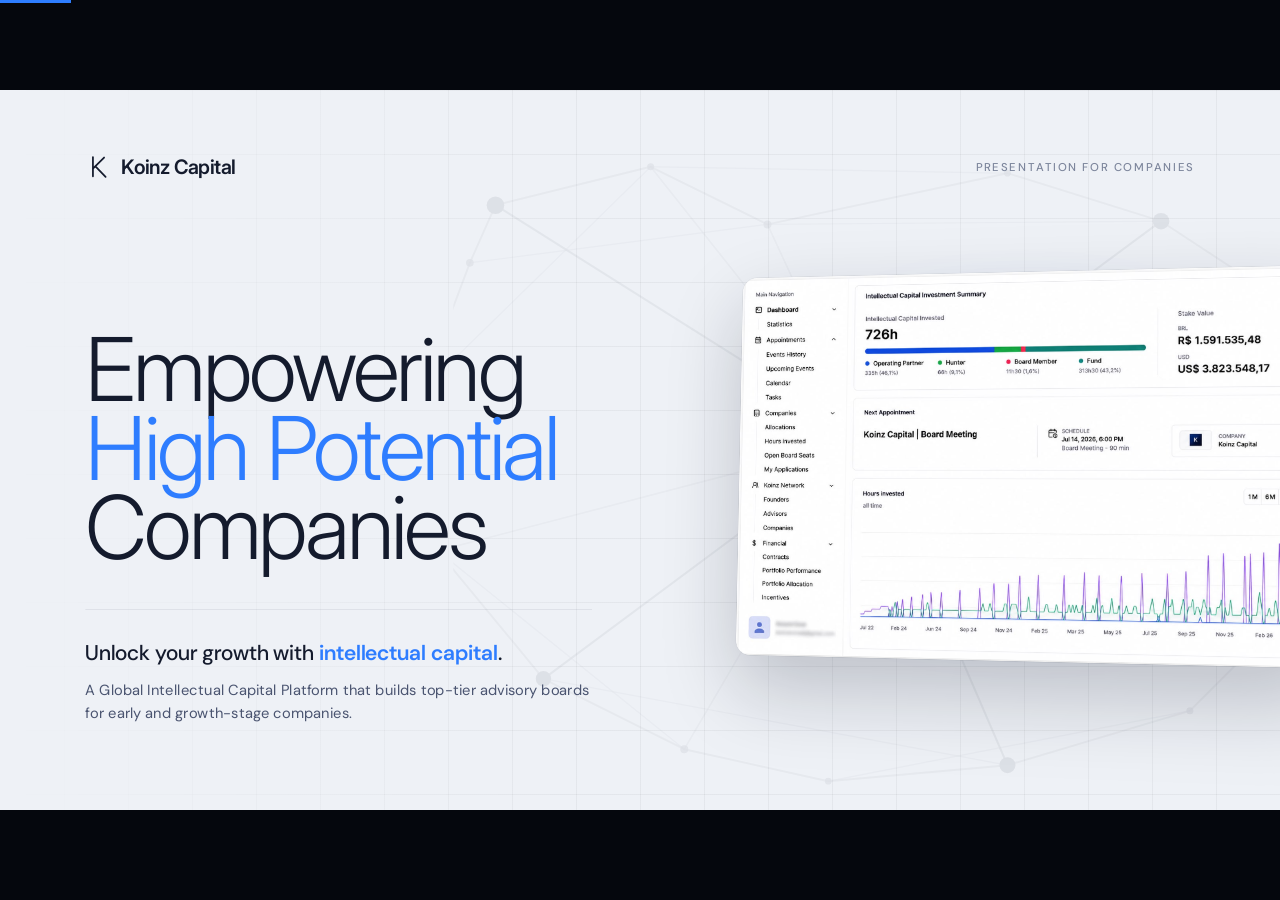
==== en.html @ d4c6ab70 "Parceiros: Fund Focus em Investidores e créditos AWS de $10,000 Co-Authored-By: Claude Opus 5.5 <nor" ====
<!doctype html>
<html lang="en">
<head>
  <meta charset="utf-8">
  <meta name="viewport" content="width=device-width, initial-scale=1">
  <title>Koinz Capital · Presentation for Companies</title>
  <meta name="description" content="Koinz Capital — Global Intellectual Capital Platform for high-potential companies.">
  <link rel="preconnect" href="https://fonts.googleapis.com">
  <link rel="preconnect" href="https://fonts.gstatic.com" crossorigin>
  <link href="https://fonts.googleapis.com/css2?family=DM+Sans:opsz,wght@9..40,400;9..40,500;9..40,600;9..40,700&family=Inter:wght@300;400;500;600;700&display=swap" rel="stylesheet">
  <link rel="stylesheet" href="styles.css">
</head>
<body>

<!-- Ícones (sprite) -->
<svg width="0" height="0" style="position:absolute" aria-hidden="true">
  <symbol id="k" viewBox="0 0 100 100"><path class="k" d="M30 12V88M30 58L74 14M40 49L80 90" fill="none" stroke="currentColor" stroke-width="7" stroke-linecap="round" stroke-linejoin="round"/></symbol>
  <symbol id="i-users" viewBox="0 0 24 24"><path d="M16 21v-2a4 4 0 0 0-4-4H6a4 4 0 0 0-4 4v2"/><circle cx="9" cy="7" r="4"/><path d="M22 21v-2a4 4 0 0 0-3-3.87M16 3.13a4 4 0 0 1 0 7.75"/></symbol>
  <symbol id="i-globe" viewBox="0 0 24 24"><circle cx="12" cy="12" r="10"/><path d="M2 12h20M12 2a15.3 15.3 0 0 1 4 10 15.3 15.3 0 0 1-4 10 15.3 15.3 0 0 1-4-10 15.3 15.3 0 0 1 4-10z"/></symbol>
  <symbol id="i-calendar" viewBox="0 0 24 24"><rect x="3" y="4" width="18" height="18" rx="2"/><path d="M16 2v4M8 2v4M3 10h18"/></symbol>
  <symbol id="i-trending" viewBox="0 0 24 24"><path d="M22 7l-8.5 8.5-5-5L2 17"/><path d="M16 7h6v6"/></symbol>
  <symbol id="i-dollar" viewBox="0 0 24 24"><path d="M12 2v20M17 5H9.5a3.5 3.5 0 0 0 0 7h5a3.5 3.5 0 0 1 0 7H6"/></symbol>
  <symbol id="i-compass" viewBox="0 0 24 24"><circle cx="12" cy="12" r="10"/><path d="M16.24 7.76l-2.12 6.36-6.36 2.12 2.12-6.36z"/></symbol>
  <symbol id="i-layers" viewBox="0 0 24 24"><path d="M12 2L2 7l10 5 10-5-10-5zM2 17l10 5 10-5M2 12l10 5 10-5"/></symbol>
  <symbol id="i-share" viewBox="0 0 24 24"><circle cx="18" cy="5" r="3"/><circle cx="6" cy="12" r="3"/><circle cx="18" cy="19" r="3"/><path d="M8.59 13.51l6.83 3.98M15.41 6.51l-6.82 3.98"/></symbol>
  <symbol id="i-scale" viewBox="0 0 24 24"><path d="M12 3v18M5 7h14M8 21h8M5 7l-3 7a3 3 0 0 0 6 0zM19 7l-3 7a3 3 0 0 0 6 0z"/></symbol>
  <symbol id="i-cloud" viewBox="0 0 24 24"><path d="M17.5 19H9a7 7 0 1 1 6.71-9h1.79a4.5 4.5 0 1 1 0 9z"/></symbol>
  <symbol id="i-megaphone" viewBox="0 0 24 24"><path d="M3 11l18-5v12L3 14v-3z"/><path d="M11.6 16.8a3 3 0 1 1-5.8-1.6"/></symbol>
  <symbol id="i-calc" viewBox="0 0 24 24"><rect x="4" y="2" width="16" height="20" rx="2"/><path d="M8 6h8M8 11h.01M12 11h.01M16 11h.01M8 15h.01M12 15h.01M16 15h.01M8 19h.01M12 19h.01M16 19h.01"/></symbol>
  <symbol id="i-briefcase" viewBox="0 0 24 24"><rect x="2" y="7" width="20" height="14" rx="2"/><path d="M16 21V5a2 2 0 0 0-2-2h-4a2 2 0 0 0-2 2v16"/></symbol>
  <symbol id="i-link" viewBox="0 0 24 24"><path d="M10 13a5 5 0 0 0 7.54.54l3-3a5 5 0 0 0-7.07-7.07l-1.72 1.71"/><path d="M14 11a5 5 0 0 0-7.54-.54l-3 3a5 5 0 0 0 7.07 7.07l1.71-1.71"/></symbol>
  <symbol id="i-sliders" viewBox="0 0 24 24"><path d="M4 21v-7M4 10V3M12 21v-9M12 8V3M20 21v-5M20 12V3M1 14h6M9 8h6M17 16h6"/></symbol>
  <symbol id="i-zap" viewBox="0 0 24 24"><path d="M13 2L3 14h9l-1 8 10-12h-9l1-8z"/></symbol>
  <symbol id="i-target" viewBox="0 0 24 24"><circle cx="12" cy="12" r="10"/><circle cx="12" cy="12" r="6"/><circle cx="12" cy="12" r="2"/></symbol>
  <symbol id="i-home" viewBox="0 0 24 24"><path d="M3 9l9-7 9 7v11a2 2 0 0 1-2 2H5a2 2 0 0 1-2-2z"/><path d="M9 22V12h6v10"/></symbol>
  <symbol id="i-pin" viewBox="0 0 24 24"><path d="M21 10c0 7-9 13-9 13s-9-6-9-13a9 9 0 0 1 18 0z"/><circle cx="12" cy="10" r="3"/></symbol>
  <symbol id="i-arrow" viewBox="0 0 24 24"><path d="M5 12h14M12 5l7 7-7 7"/></symbol>
  <symbol id="i-left" viewBox="0 0 24 24"><path d="M15 18l-6-6 6-6"/></symbol>
  <symbol id="i-right" viewBox="0 0 24 24"><path d="M9 18l6-6-6-6"/></symbol>
  <symbol id="i-grid" viewBox="0 0 24 24"><rect x="3" y="3" width="7" height="7"/><rect x="14" y="3" width="7" height="7"/><rect x="3" y="14" width="7" height="7"/><rect x="14" y="14" width="7" height="7"/></symbol>
  <symbol id="i-full" viewBox="0 0 24 24"><path d="M8 3H5a2 2 0 0 0-2 2v3M21 8V5a2 2 0 0 0-2-2h-3M3 16v3a2 2 0 0 0 2 2h3M16 21h3a2 2 0 0 0 2-2v-3"/></symbol>
  <symbol id="i-linkedin" viewBox="0 0 24 24"><path d="M16 8a6 6 0 0 1 6 6v7h-4v-7a2 2 0 0 0-4 0v7h-4v-7a6 6 0 0 1 6-6z"/><rect x="2" y="9" width="4" height="12"/><circle cx="4" cy="4" r="2"/></symbol>
  <symbol id="i-instagram" viewBox="0 0 24 24"><rect x="2" y="2" width="20" height="20" rx="5"/><circle cx="12" cy="12" r="4"/><path d="M17.5 6.5h.01"/></symbol>
  <symbol id="i-youtube" viewBox="0 0 24 24"><path d="M22.54 6.42a2.78 2.78 0 0 0-1.94-2C18.88 4 12 4 12 4s-6.88 0-8.6.46a2.78 2.78 0 0 0-1.94 2A29 29 0 0 0 1 11.75a29 29 0 0 0 .46 5.33A2.78 2.78 0 0 0 3.4 19c1.72.46 8.6.46 8.6.46s6.88 0 8.6-.46a2.78 2.78 0 0 0 1.94-2 29 29 0 0 0 .46-5.25 29 29 0 0 0-.46-5.33z"/><path d="M9.75 15.02l5.75-3.27-5.75-3.27z"/></symbol>
  <symbol id="constellation" viewBox="0 0 660 450">
    <polyline points="98,72 195,48 268,84 418,52 514,82 584,128 622,228 598,322 532,388 418,422 306,432 216,412 128,368 62,288 52,188 82,108 98,72" fill="none" stroke="currentColor" stroke-linejoin="round" stroke-opacity="0.5" stroke-width="1.2"/>
    <g stroke="currentColor" stroke-linecap="round" stroke-opacity="0.32" stroke-width="0.9"><line x1="195" x2="418" y1="48" y2="52"/><line x1="268" x2="514" y1="84" y2="82"/><line x1="584" x2="598" y1="128" y2="322"/><line x1="532" x2="306" y1="388" y2="432"/><line x1="216" x2="62" y1="412" y2="288"/><line x1="52" x2="195" y1="188" y2="48"/><line x1="82" x2="268" y1="108" y2="84"/><line x1="418" x2="128" y1="422" y2="368"/></g>
    <g stroke="currentColor" stroke-linecap="round" stroke-opacity="0.7" stroke-width="1.3"><line x1="330" x2="98" y1="218" y2="72"/><line x1="330" x2="514" y1="218" y2="82"/><line x1="330" x2="622" y1="218" y2="228"/><line x1="330" x2="418" y1="218" y2="422"/><line x1="330" x2="128" y1="218" y2="368"/></g>
    <g stroke="currentColor" stroke-linecap="round" stroke-opacity="0.4" stroke-width="1"><line x1="330" x2="268" y1="218" y2="84"/><line x1="330" x2="598" y1="218" y2="322"/><line x1="330" x2="216" y1="218" y2="412"/><line x1="330" x2="62" y1="218" y2="288"/><line x1="330" x2="195" y1="218" y2="48"/></g>
    <g fill="currentColor" fill-opacity="0.75"><circle cx="195" cy="48" r="2.2"/><circle cx="268" cy="84" r="2.5"/><circle cx="418" cy="52" r="2.1"/><circle cx="584" cy="128" r="2.5"/><circle cx="622" cy="228" r="2.6"/><circle cx="598" cy="322" r="2.3"/><circle cx="532" cy="388" r="2.2"/><circle cx="306" cy="432" r="2.1"/><circle cx="216" cy="412" r="2.5"/><circle cx="62" cy="288" r="2.5"/><circle cx="52" cy="188" r="2.2"/><circle cx="82" cy="108" r="2.4"/></g>
    <g fill="currentColor"><circle cx="98" cy="72" r="5.5"/><circle cx="514" cy="82" r="5.2"/><circle cx="128" cy="368" r="4.8"/><circle cx="418" cy="422" r="5"/></g>
    <circle cx="330" cy="218" fill="none" r="18" stroke="currentColor" stroke-opacity="0.4" stroke-width="1.2"/>
    <circle cx="330" cy="218" fill="currentColor" r="9"/>
  </symbol>
</svg>

<div class="progress" id="progress"></div>

<div class="viewport">
<main class="deck" id="deck">

  <!-- ============================================================
       01 · HERO
       ============================================================ -->
  <div class="slide-wrap"><section class="slide slide--light hero" data-sec="Koinz Capital">
    <div class="grid-bg"></div>
    <svg class="constellation" viewBox="0 0 660 450" preserveAspectRatio="xMidYMid slice"><use href="#constellation"/></svg>
    <div class="hero__visual" data-r style="--d:4">
      <div class="glow"></div>
      <img src="assets/home/hero-dashboard.jpeg" alt="Koinz platform: intellectual capital invested, board and meetings">
    </div>
    <header class="brandbar" data-r>
      <div class="brandbar__logo"><svg><use href="#k"/></svg>Koinz Capital</div>
      <div class="brandbar__tag">Presentation for companies</div>
    </header>
    <div class="hero__main">
      <h1 class="h-xl" data-r style="--d:1;font-size:132px">
        <span>Empowering</span>
        <span><em>High Potential</em></span>
        <span>Companies</span>
      </h1>
      <div class="hero__foot" data-r style="--d:2">
        <p class="hero__sub">Unlock your growth with <strong>intellectual capital</strong>.</p>
        <p class="hero__desc">A Global Intellectual Capital Platform that builds top-tier advisory boards for early and growth-stage companies.</p>
      </div>
    </div>
  </section></div>

  <!-- ============================================================
       02 · VISÃO
       ============================================================ -->
  <div class="slide-wrap"><section class="slide slide--white vision" data-sec="Our vision">
    <p class="label label--muted" data-r>Our vision</p>
    <h2 class="vision__text" data-words>The market has an abundance of financial capital. What sets apart the companies that scale is the quality of execution, strategic guidance, reputation and access to the right people at the right time.</h2>
    <p class="vision__note" data-r style="--d:12">Scaling is hard. Scaling alone is even harder.</p>
    <footer class="chrome"></footer>
  </section></div>

  <!-- ============================================================
       03 · O QUE É A KOINZ
       ============================================================ -->
  <div class="slide-wrap"><section class="slide slide--dark" data-sec="About Koinz">
    <div class="grid-bg"></div>
    <div class="about">
      <div class="about__text">
        <p class="label" data-r>What is Koinz Capital</p>
        <h2 class="h-lg" data-r style="--d:1">A global <em>intellectual capital</em> platform</h2>
        <p class="lead" data-r style="--d:2">We invest in companies with high growth potential through an <b>advisory board</b> made up of renowned members — C-Levels, VPs and founders with backgrounds at Apple, Revolut, Cora, Microsoft, Google, Meta, Alibaba and other global leaders.</p>
      </div>
      <div class="panel pillars" data-r style="--d:2">
        <article class="cell"><span class="idx">01</span><h3>Access</h3><p>A global network of 150+ advisors in 18+ countries.</p></article>
        <article class="cell"><span class="idx">02</span><h3>Knowledge</h3><p>Expertise from leaders of global companies.</p></article>
        <article class="cell"><span class="idx">03</span><h3>Execution</h3><p>Hands-on support through the advisory board.</p></article>
        <article class="cell"><span class="idx">04</span><h3>Reputation</h3><p>Association with global market leaders.</p></article>
      </div>
    </div>
    <footer class="chrome"></footer>
  </section></div>

  <!-- ============================================================
       04 · GLOBAL NETWORK — GLOBO DE CIDADES
       ============================================================ -->
  <div class="slide-wrap"><section class="slide slide--light globe-slide" data-sec="Global Network">
    <div class="head">
      <p class="label label--muted" data-r>Global Network</p>
      <h2 data-r style="--d:1"><span><em>Strategic minds and high-potential companies connected globally.</em></span><span>An intellectual capital platform.</span></h2>
    </div>
    <div class="globe" id="globe" data-r style="--d:2">
      <ul class="globe__list">
        <li class="city"><div class="city__img"><img src="assets/home/cities/sao-paulo.jpg" alt=""></div><span class="city__label">São Paulo</span></li>
        <li class="city"><div class="city__img"><img src="assets/home/cities/new-york.jpg" alt=""></div><span class="city__label">New York</span></li>
        <li class="city"><div class="city__img"><img src="assets/home/cities/london.jpg" alt=""></div><span class="city__label">London</span></li>
        <li class="city"><div class="city__img"><img src="assets/home/cities/belo-horizonte.jpg" alt=""></div><span class="city__label">Belo Horizonte</span></li>
        <li class="city"><div class="city__img"><img src="assets/home/cities/san-francisco.jpg" alt=""></div><span class="city__label">San Francisco</span></li>
        <li class="city"><div class="city__img"><img src="assets/home/cities/zurich.jpg" alt=""></div><span class="city__label">Zürich</span></li>
        <li class="city"><div class="city__img"><img src="assets/home/cities/shanghai.jpg" alt=""></div><span class="city__label">Shanghai</span></li>
        <li class="city"><div class="city__img"><img src="assets/home/cities/miami.jpg" alt=""></div><span class="city__label">Miami</span></li>
        <li class="city"><div class="city__img"><img src="assets/home/cities/lisboa.jpg" alt=""></div><span class="city__label">Lisbon</span></li>
        <li class="city"><div class="city__img"><img src="assets/home/cities/toronto.jpg" alt=""></div><span class="city__label">Toronto</span></li>
        <li class="city"><div class="city__img"><img src="assets/home/cities/rio-de-janeiro.jpg" alt=""></div><span class="city__label">Rio de Janeiro</span></li>
        <li class="city"><div class="city__img"><img src="assets/home/cities/stockholm.jpg" alt=""></div><span class="city__label">Stockholm</span></li>
        <li class="city"><div class="city__img"><img src="assets/home/cities/austin.jpg" alt=""></div><span class="city__label">Austin</span></li>
        <li class="city"><div class="city__img"><img src="assets/home/cities/milano.jpg" alt=""></div><span class="city__label">Milan</span></li>
        <li class="city"><div class="city__img"><img src="assets/home/cities/bangkok.jpg" alt=""></div><span class="city__label">Bangkok</span></li>
        <li class="city"><div class="city__img"><img src="assets/home/cities/munich.jpg" alt=""></div><span class="city__label">Munich</span></li>
        <li class="city"><div class="city__img"><img src="assets/home/cities/sydney.jpg" alt=""></div><span class="city__label">Sydney</span></li>
      </ul>
      <p class="globe__center"><strong><b>5</b> Continents</strong><span>Koinz network presence</span></p>
    </div>
  </section></div>

  <!-- ============================================================
       05 · NÚMEROS
       ============================================================ -->
  <div class="slide-wrap"><section class="slide slide--dark" data-sec="Global Network">
    <div class="grid-bg"></div>
    <div class="top">
      <div>
        <p class="label" data-r>Koinz Capital in numbers</p>
        <h2 class="h-md" data-r style="--d:1">A network that is <em>already in the field.</em></h2>
      </div>
    </div>
    <dl class="panel stats" data-r style="--d:2">
      <div class="stat"><dt><span>+</span><b class="count" data-to="18">18</b></dt><dd>Countries</dd></div>
      <div class="stat"><dt><span>+</span><b class="count" data-to="40">40</b></dt><dd>Companies</dd></div>
      <div class="stat"><dt><span>+</span><b class="count" data-to="150">150</b></dt><dd>Advisors</dd></div>
    </dl>
    <div class="hours" data-r style="--d:3">
      <svg class="constellation" viewBox="0 0 660 450"><use href="#constellation"/></svg>
      <strong>+<b class="count" data-to="50000">50,000</b></strong>
      <p>hours of Intellectual Capital invested in our portfolio companies.</p>
    </div>
    <footer class="chrome"></footer>
  </section></div>

  <!-- ============================================================
       06 · CICLO VIRTUOSO
       ============================================================ -->
  <div class="slide-wrap"><section class="slide slide--light" data-sec="The model">
    <div class="grid-bg"></div>
    <div class="cycle">
      <svg class="orbit" viewBox="0 0 600 600" data-r aria-hidden="true">
        <defs>
          <radialGradient id="coreGrad" cx="30%" cy="30%" r="80%"><stop offset="0" stop-color="#4b93ff"/><stop offset="1" stop-color="#1a3fb8"/></radialGradient>
          <path id="orbitPath" d="M300,100 A220,220 0 1,1 299.99,100"/>
        </defs>
        <circle class="ring2" cx="300" cy="320" r="280"/>
        <circle class="ring2" cx="300" cy="320" r="160"/>
        <circle class="ring" cx="300" cy="320" r="220"/>
        <circle class="dot" r="6"><animateMotion dur="12s" repeatCount="indefinite"><mpath href="#orbitPath"/></animateMotion></circle>
        <circle class="dot" r="6"><animateMotion dur="12s" begin="-4s" repeatCount="indefinite"><mpath href="#orbitPath"/></animateMotion></circle>
        <circle class="dot" r="6"><animateMotion dur="12s" begin="-8s" repeatCount="indefinite"><mpath href="#orbitPath"/></animateMotion></circle>
        <circle cx="300" cy="320" r="96" fill="url(#coreGrad)"/>
        <use href="#k" x="252" y="272" width="96" height="96" color="#ffffff"/>
        <circle class="node node--ink" cx="300" cy="100" r="52"/>
        <use href="#k" x="276" y="76" width="48" height="48" color="#ffffff"/>
        <text class="lbl" x="300" y="24">Koinz Capital</text>
        <circle class="node" cx="490.5" cy="430" r="52"/>
        <use href="#i-users" class="ic" x="468.5" y="408" width="44" height="44" stroke="#141b2d"/>
        <text class="lbl" x="490.5" y="516">Advisors</text>
        <circle class="node node--brand" cx="109.5" cy="430" r="52"/>
        <use href="#i-trending" class="ic" x="87.5" y="408" width="44" height="44" stroke="#ffffff"/>
        <text class="lbl" x="109.5" y="516">Companies</text>
      </svg>
      <div>
        <p class="label" data-r>The model</p>
        <h2 class="h-md" data-r style="--d:1;margin-bottom:48px">The <em>virtuous</em> cycle</h2>
        <div class="panel cycle__rows" data-r style="--d:2">
          <div class="cycle__row"><div><span class="idx">01</span><h3>Koinz Capital</h3></div><ul><li>Investment through intellectual capital</li><li>Matching between pain points/goals and advisors</li><li>Support for the advisory board</li></ul></div>
          <div class="cycle__row"><div><span class="idx">02</span><h3>Advisors</h3></div><ul><li>Join the Koinz Network with strategic experience</li><li>Share in the results proportionally</li><li>Go through a rigorous selection process</li></ul></div>
          <div class="cycle__row"><div><span class="idx">03</span><h3><em>Companies</em></h3></div><ul><li>Receive intellectual capital focused on their pain points and challenges</li><li>Get support throughout the entire process</li><li>Access to a highly qualified network for mentoring, promotion and connections</li></ul></div>
        </div>
      </div>
    </div>
    <footer class="chrome"></footer>
  </section></div>

  <!-- ============================================================
       07 · COMO FUNCIONA
       ============================================================ -->
  <div class="slide-wrap"><section class="slide slide--dark" data-sec="Investment model">
    <div class="grid-bg"></div>
    <div class="top">
      <div>
        <p class="label" data-r>Investment model</p>
        <h2 class="h-lg" data-r style="--d:1">How it <em>works</em></h2>
      </div>
      <p class="lead" data-r style="--d:2">The investment is made as intellectual capital, delivered continuously through an advisory board.</p>
    </div>
    <div class="panel how" data-r style="--d:2">
      <article class="cell">
        <span class="idx">01 — Intellectual Capital</span>
        <div class="big">$100k<small>in intellectual capital, delivered over 24 months</small></div>
        <p class="note">The value of the non-financial investment is diluted proportionally as new investors join the round.</p>
      </article>
      <article class="cell">
        <span class="idx">02 — Board Formation</span>
        <ul class="list">
          <li>3 to 5 advisors</li>
          <li>1 Operating Partner</li>
          <li>Monthly 90-minute meetings, recorded on Zoom</li>
          <li>Direct access to board members via WhatsApp</li>
        </ul>
        <p class="note">Selected based on the business challenge: go-to-market, funding, product…</p>
      </article>
      <article class="cell">
        <span class="idx">03 — Koinz Capital Support</span>
        <ul class="list">
          <li>Strategic governance methodology</li>
          <li>Global network of members and partners</li>
        </ul>
        <p class="note">Koinz orchestrates the entire board dynamic, delivering alignment, cadence and connections.</p>
      </article>
    </div>
    <footer class="chrome"></footer>
  </section></div>

  <!-- ============================================================
       08 · DE ONDE VÊM OS MEMBROS (tickers)
       ============================================================ -->
  <div class="slide-wrap"><section class="slide slide--light minds" data-sec="Koinz Network">
    <div class="head">
      <p class="label label--muted" data-r>Koinz Network</p>
      <h2 data-r style="--d:1">C-Levels, VPs and founders from the <em>world’s leading companies.</em></h2>
    </div>
    <div class="tickers" data-r style="--d:2">
      <div class="ticker">
        <p>Our members bring experience from companies such as</p>
        <div class="ticker__mask"><div class="ticker__view" data-ticker>
          <div class="ticker__track">
            <img src="assets/home/companies/apple.svg" alt="Apple">
            <img src="assets/home/companies/revolut.svg" alt="Revolut">
            <img src="assets/home/companies/jpmorgan.svg" alt="J.P. Morgan">
            <img src="assets/home/companies/coca-cola.webp" alt="Coca-Cola">
            <img src="assets/home/companies/ibm.svg" alt="IBM">
            <img src="assets/home/companies/visa.webp" alt="Visa">
            <img src="assets/home/companies/unilever.png" alt="Unilever">
            <img src="assets/home/companies/citi.svg" alt="Citi">
            <img src="assets/home/companies/loreal.webp" alt="L'Oréal">
            <img src="assets/home/companies/novartis.webp" alt="Novartis">
            <img src="assets/home/companies/ubs.png" alt="UBS">
            <img src="assets/home/companies/bofa.svg" alt="Bank of America">
            <img src="assets/home/companies/bnp-paribas.webp" alt="BNP Paribas">
            <img src="assets/home/companies/syngenta.png" alt="Syngenta">
            <img src="assets/home/companies/afya.png" alt="Afya">
            <img src="assets/home/companies/dufry.png" alt="Dufry">
            <img src="assets/home/companies/workiva.png" alt="Workiva">
            <img src="assets/home/companies/transfero.png" alt="Transfero">
          </div>
        </div></div>
      </div>
      <div class="ticker ticker--schools">
        <p>And from some of the world’s top business schools</p>
        <div class="ticker__mask"><div class="ticker__view" data-ticker>
          <div class="ticker__track">
            <img src="assets/home/schools/harvard.webp" alt="Harvard">
            <img src="assets/home/schools/stanford.png" alt="Stanford">
            <img src="assets/home/schools/mit.png" alt="MIT">
            <img src="assets/home/schools/wharton.png" alt="Wharton">
            <img src="assets/home/schools/insead.png" alt="INSEAD">
            <img src="assets/home/schools/kellogg.webp" alt="Kellogg">
            <img src="assets/home/schools/chicago.png" alt="University of Chicago">
            <img src="assets/home/schools/nyu.webp" alt="NYU">
          </div>
        </div></div>
      </div>
    </div>
    <footer class="chrome"></footer>
  </section></div>

  <!-- ============================================================
       09 · MEMBROS DA REDE
       ============================================================ -->
  <div class="slide-wrap"><section class="slide slide--dark" data-sec="Koinz Network">
    <div class="grid-bg"></div>
    <div class="top" style="margin-bottom:40px">
      <div>
        <p class="label" data-r>Network members · advisors and investors who act as strategic mentors</p>
        <h2 class="h-md" data-r style="--d:1">Who sits on <em>your board</em></h2>
      </div>
    </div>
    <div class="members">
      <div class="panel member-grid" data-r style="--d:2">
        <div class="member"><span class="avatar">AC</span><strong>Alexandre Carvalho</strong><span>Board Member · Sicoob Credplus</span></div>
        <div class="member"><span class="avatar">AP</span><strong>Alexandre Polycarpo</strong><span>Executive MBA in Healthcare (FGV)</span></div>
        <div class="member"><span class="avatar">AL</span><strong>Alex Da Silva Lucas</strong><span>IT executive, entrepreneur and advisor</span></div>
        <div class="member"><span class="avatar">AC</span><strong>Ana Cândida Chiappetta</strong><span>Digital commerce and global expansion</span></div>
        <div class="member"><span class="avatar">AF</span><strong>Ana Carla Arantes Ferraz</strong><span>Finance, FP&amp;A and compliance</span></div>
        <div class="member"><span class="avatar">AF</span><strong>Ana Paula Franzoti</strong><span>25+ years in Human Resources</span></div>
        <div class="member"><span class="avatar">AR</span><strong>Andre Rocha</strong><span>Finance and audit · PwC and KPMG</span></div>
        <div class="member"><span class="avatar">AS</span><strong>Antonio Cezar Testa Sander</strong><span>Governance and transformation</span></div>
        <div class="member"><span class="avatar">AN</span><strong>Arosti Iskandar Nahas</strong><span>20+ years in banking technology and AI</span></div>
        <div class="member"><span class="avatar">AO</span><strong>Augusto Luiz De Oliveira</strong><span>Strategy and operational excellence</span></div>
        <div class="member"><span class="avatar">BF</span><strong>Beatriz Fontanella</strong><span>People &amp; Culture Strategy</span></div>
        <div class="member"><span class="avatar">BP</span><strong>Bernardo Salem Pedrosa</strong><span>20+ years in leadership and management</span></div>
        <div class="member"><span class="avatar">BS</span><strong>Bernardo Srur</strong><span>Governance and compliance · fintechs and crypto</span></div>
        <div class="member"><span class="avatar">BA</span><strong>Bruno Lewer Amorim</strong><span>Business law · CEO Side Academy</span></div>
        <div class="member"><span class="avatar">BM</span><strong>Bruno Moura</strong><span>C-Level · strategy, sales and operations</span></div>
      </div>
      <a class="qr-card" href="https://koinzcapital.com.br/pt-BR/advisors" target="_blank" rel="noopener" data-r style="--d:3">
        <span class="qr-card__title">Meet all our <em>advisors</em></span>
        <svg class="qr" viewBox="0 0 29 29" shape-rendering="crispEdges" aria-label="QR code for koinzcapital.com.br/pt-BR/advisors"><path d="M0 0h1v1h-1zM1 0h1v1h-1zM2 0h1v1h-1zM3 0h1v1h-1zM4 0h1v1h-1zM5 0h1v1h-1zM6 0h1v1h-1zM9 0h1v1h-1zM10 0h1v1h-1zM11 0h1v1h-1zM13 0h1v1h-1zM18 0h1v1h-1zM22 0h1v1h-1zM23 0h1v1h-1zM24 0h1v1h-1zM25 0h1v1h-1zM26 0h1v1h-1zM27 0h1v1h-1zM28 0h1v1h-1zM0 1h1v1h-1zM6 1h1v1h-1zM8 1h1v1h-1zM9 1h1v1h-1zM13 1h1v1h-1zM14 1h1v1h-1zM17 1h1v1h-1zM20 1h1v1h-1zM22 1h1v1h-1zM28 1h1v1h-1zM0 2h1v1h-1zM2 2h1v1h-1zM3 2h1v1h-1zM4 2h1v1h-1zM6 2h1v1h-1zM8 2h1v1h-1zM9 2h1v1h-1zM10 2h1v1h-1zM12 2h1v1h-1zM15 2h1v1h-1zM16 2h1v1h-1zM19 2h1v1h-1zM22 2h1v1h-1zM24 2h1v1h-1zM25 2h1v1h-1zM26 2h1v1h-1zM28 2h1v1h-1zM0 3h1v1h-1zM2 3h1v1h-1zM3 3h1v1h-1zM4 3h1v1h-1zM6 3h1v1h-1zM8 3h1v1h-1zM10 3h1v1h-1zM11 3h1v1h-1zM12 3h1v1h-1zM13 3h1v1h-1zM16 3h1v1h-1zM17 3h1v1h-1zM20 3h1v1h-1zM22 3h1v1h-1zM24 3h1v1h-1zM25 3h1v1h-1zM26 3h1v1h-1zM28 3h1v1h-1zM0 4h1v1h-1zM2 4h1v1h-1zM3 4h1v1h-1zM4 4h1v1h-1zM6 4h1v1h-1zM9 4h1v1h-1zM11 4h1v1h-1zM13 4h1v1h-1zM16 4h1v1h-1zM17 4h1v1h-1zM18 4h1v1h-1zM19 4h1v1h-1zM20 4h1v1h-1zM22 4h1v1h-1zM24 4h1v1h-1zM25 4h1v1h-1zM26 4h1v1h-1zM28 4h1v1h-1zM0 5h1v1h-1zM6 5h1v1h-1zM10 5h1v1h-1zM11 5h1v1h-1zM12 5h1v1h-1zM16 5h1v1h-1zM22 5h1v1h-1zM28 5h1v1h-1zM0 6h1v1h-1zM1 6h1v1h-1zM2 6h1v1h-1zM3 6h1v1h-1zM4 6h1v1h-1zM5 6h1v1h-1zM6 6h1v1h-1zM8 6h1v1h-1zM10 6h1v1h-1zM12 6h1v1h-1zM14 6h1v1h-1zM16 6h1v1h-1zM18 6h1v1h-1zM20 6h1v1h-1zM22 6h1v1h-1zM23 6h1v1h-1zM24 6h1v1h-1zM25 6h1v1h-1zM26 6h1v1h-1zM27 6h1v1h-1zM28 6h1v1h-1zM8 7h1v1h-1zM9 7h1v1h-1zM10 7h1v1h-1zM11 7h1v1h-1zM12 7h1v1h-1zM14 7h1v1h-1zM19 7h1v1h-1zM20 7h1v1h-1zM0 8h1v1h-1zM6 8h1v1h-1zM8 8h1v1h-1zM9 8h1v1h-1zM11 8h1v1h-1zM13 8h1v1h-1zM14 8h1v1h-1zM15 8h1v1h-1zM17 8h1v1h-1zM18 8h1v1h-1zM19 8h1v1h-1zM21 8h1v1h-1zM22 8h1v1h-1zM25 8h1v1h-1zM26 8h1v1h-1zM27 8h1v1h-1zM0 9h1v1h-1zM1 9h1v1h-1zM3 9h1v1h-1zM5 9h1v1h-1zM11 9h1v1h-1zM15 9h1v1h-1zM17 9h1v1h-1zM18 9h1v1h-1zM19 9h1v1h-1zM20 9h1v1h-1zM21 9h1v1h-1zM23 9h1v1h-1zM24 9h1v1h-1zM26 9h1v1h-1zM27 9h1v1h-1zM0 10h1v1h-1zM4 10h1v1h-1zM6 10h1v1h-1zM8 10h1v1h-1zM13 10h1v1h-1zM15 10h1v1h-1zM16 10h1v1h-1zM17 10h1v1h-1zM21 10h1v1h-1zM22 10h1v1h-1zM0 11h1v1h-1zM1 11h1v1h-1zM2 11h1v1h-1zM4 11h1v1h-1zM5 11h1v1h-1zM8 11h1v1h-1zM9 11h1v1h-1zM10 11h1v1h-1zM14 11h1v1h-1zM15 11h1v1h-1zM16 11h1v1h-1zM18 11h1v1h-1zM20 11h1v1h-1zM22 11h1v1h-1zM23 11h1v1h-1zM25 11h1v1h-1zM1 12h1v1h-1zM4 12h1v1h-1zM6 12h1v1h-1zM9 12h1v1h-1zM10 12h1v1h-1zM11 12h1v1h-1zM12 12h1v1h-1zM16 12h1v1h-1zM20 12h1v1h-1zM22 12h1v1h-1zM23 12h1v1h-1zM28 12h1v1h-1zM0 13h1v1h-1zM3 13h1v1h-1zM5 13h1v1h-1zM7 13h1v1h-1zM8 13h1v1h-1zM11 13h1v1h-1zM12 13h1v1h-1zM13 13h1v1h-1zM15 13h1v1h-1zM18 13h1v1h-1zM19 13h1v1h-1zM20 13h1v1h-1zM22 13h1v1h-1zM23 13h1v1h-1zM24 13h1v1h-1zM27 13h1v1h-1zM28 13h1v1h-1zM1 14h1v1h-1zM2 14h1v1h-1zM4 14h1v1h-1zM6 14h1v1h-1zM7 14h1v1h-1zM9 14h1v1h-1zM10 14h1v1h-1zM11 14h1v1h-1zM13 14h1v1h-1zM14 14h1v1h-1zM15 14h1v1h-1zM17 14h1v1h-1zM18 14h1v1h-1zM20 14h1v1h-1zM21 14h1v1h-1zM23 14h1v1h-1zM24 14h1v1h-1zM25 14h1v1h-1zM26 14h1v1h-1zM0 15h1v1h-1zM2 15h1v1h-1zM3 15h1v1h-1zM7 15h1v1h-1zM9 15h1v1h-1zM10 15h1v1h-1zM15 15h1v1h-1zM16 15h1v1h-1zM18 15h1v1h-1zM20 15h1v1h-1zM21 15h1v1h-1zM26 15h1v1h-1zM28 15h1v1h-1zM0 16h1v1h-1zM1 16h1v1h-1zM6 16h1v1h-1zM10 16h1v1h-1zM11 16h1v1h-1zM13 16h1v1h-1zM14 16h1v1h-1zM15 16h1v1h-1zM16 16h1v1h-1zM17 16h1v1h-1zM25 16h1v1h-1zM26 16h1v1h-1zM0 17h1v1h-1zM2 17h1v1h-1zM3 17h1v1h-1zM5 17h1v1h-1zM8 17h1v1h-1zM10 17h1v1h-1zM11 17h1v1h-1zM14 17h1v1h-1zM16 17h1v1h-1zM19 17h1v1h-1zM20 17h1v1h-1zM22 17h1v1h-1zM23 17h1v1h-1zM24 17h1v1h-1zM26 17h1v1h-1zM27 17h1v1h-1zM28 17h1v1h-1zM0 18h1v1h-1zM1 18h1v1h-1zM2 18h1v1h-1zM3 18h1v1h-1zM6 18h1v1h-1zM7 18h1v1h-1zM14 18h1v1h-1zM15 18h1v1h-1zM16 18h1v1h-1zM18 18h1v1h-1zM19 18h1v1h-1zM20 18h1v1h-1zM21 18h1v1h-1zM22 18h1v1h-1zM25 18h1v1h-1zM28 18h1v1h-1zM0 19h1v1h-1zM2 19h1v1h-1zM3 19h1v1h-1zM8 19h1v1h-1zM10 19h1v1h-1zM11 19h1v1h-1zM12 19h1v1h-1zM15 19h1v1h-1zM18 19h1v1h-1zM20 19h1v1h-1zM21 19h1v1h-1zM23 19h1v1h-1zM0 20h1v1h-1zM2 20h1v1h-1zM3 20h1v1h-1zM6 20h1v1h-1zM7 20h1v1h-1zM9 20h1v1h-1zM10 20h1v1h-1zM11 20h1v1h-1zM12 20h1v1h-1zM13 20h1v1h-1zM14 20h1v1h-1zM15 20h1v1h-1zM17 20h1v1h-1zM18 20h1v1h-1zM20 20h1v1h-1zM21 20h1v1h-1zM22 20h1v1h-1zM23 20h1v1h-1zM24 20h1v1h-1zM26 20h1v1h-1zM27 20h1v1h-1zM28 20h1v1h-1zM8 21h1v1h-1zM9 21h1v1h-1zM10 21h1v1h-1zM11 21h1v1h-1zM12 21h1v1h-1zM17 21h1v1h-1zM18 21h1v1h-1zM19 21h1v1h-1zM20 21h1v1h-1zM24 21h1v1h-1zM25 21h1v1h-1zM0 22h1v1h-1zM1 22h1v1h-1zM2 22h1v1h-1zM3 22h1v1h-1zM4 22h1v1h-1zM5 22h1v1h-1zM6 22h1v1h-1zM10 22h1v1h-1zM13 22h1v1h-1zM15 22h1v1h-1zM16 22h1v1h-1zM17 22h1v1h-1zM19 22h1v1h-1zM20 22h1v1h-1zM22 22h1v1h-1zM24 22h1v1h-1zM25 22h1v1h-1zM26 22h1v1h-1zM0 23h1v1h-1zM6 23h1v1h-1zM9 23h1v1h-1zM10 23h1v1h-1zM14 23h1v1h-1zM16 23h1v1h-1zM19 23h1v1h-1zM20 23h1v1h-1zM24 23h1v1h-1zM28 23h1v1h-1zM0 24h1v1h-1zM2 24h1v1h-1zM3 24h1v1h-1zM4 24h1v1h-1zM6 24h1v1h-1zM11 24h1v1h-1zM12 24h1v1h-1zM13 24h1v1h-1zM14 24h1v1h-1zM16 24h1v1h-1zM19 24h1v1h-1zM20 24h1v1h-1zM21 24h1v1h-1zM22 24h1v1h-1zM23 24h1v1h-1zM24 24h1v1h-1zM25 24h1v1h-1zM27 24h1v1h-1zM0 25h1v1h-1zM2 25h1v1h-1zM3 25h1v1h-1zM4 25h1v1h-1zM6 25h1v1h-1zM9 25h1v1h-1zM11 25h1v1h-1zM12 25h1v1h-1zM13 25h1v1h-1zM15 25h1v1h-1zM19 25h1v1h-1zM21 25h1v1h-1zM25 25h1v1h-1zM26 25h1v1h-1zM28 25h1v1h-1zM0 26h1v1h-1zM2 26h1v1h-1zM3 26h1v1h-1zM4 26h1v1h-1zM6 26h1v1h-1zM10 26h1v1h-1zM11 26h1v1h-1zM13 26h1v1h-1zM14 26h1v1h-1zM15 26h1v1h-1zM18 26h1v1h-1zM20 26h1v1h-1zM22 26h1v1h-1zM23 26h1v1h-1zM24 26h1v1h-1zM25 26h1v1h-1zM26 26h1v1h-1zM27 26h1v1h-1zM0 27h1v1h-1zM6 27h1v1h-1zM12 27h1v1h-1zM18 27h1v1h-1zM22 27h1v1h-1zM23 27h1v1h-1zM25 27h1v1h-1zM26 27h1v1h-1zM28 27h1v1h-1zM0 28h1v1h-1zM1 28h1v1h-1zM2 28h1v1h-1zM3 28h1v1h-1zM4 28h1v1h-1zM5 28h1v1h-1zM6 28h1v1h-1zM8 28h1v1h-1zM11 28h1v1h-1zM14 28h1v1h-1zM15 28h1v1h-1zM16 28h1v1h-1zM17 28h1v1h-1zM19 28h1v1h-1zM21 28h1v1h-1zM26 28h1v1h-1z" fill="currentColor"/></svg>
        <span class="qr-card__url">koinzcapital.com.br/pt-BR/advisors <svg><use href="#i-arrow"/></svg></span>
      </a>
    </div>
    <footer class="chrome"></footer>
  </section></div>

  <!-- ============================================================
       10 · REDE DE PARCEIROS
       ============================================================ -->
  <div class="slide-wrap"><section class="slide slide--white" data-sec="Ecosystem">
    <div class="grid-bg"></div>
    <div class="head" style="text-align:center">
      <p class="label" data-r>Ecosystem</p>
      <h2 class="h-md" data-r style="--d:1">Partner <em>network</em></h2>
    </div>
    <div class="hub" data-r style="--d:2">
      <svg class="hub__lines" viewBox="0 0 1920 1080" aria-hidden="true">
        <line x1="960" y1="668" x2="660" y2="388"/><circle cx="660" cy="388" r="5"/>
        <line x1="960" y1="668" x2="660" y2="628"/><circle cx="660" cy="628" r="5"/>
        <line x1="960" y1="668" x2="660" y2="868"/><circle cx="660" cy="868" r="5"/>
        <line x1="960" y1="668" x2="1260" y2="388"/><circle cx="1260" cy="388" r="5"/>
        <line x1="960" y1="668" x2="1260" y2="628"/><circle cx="1260" cy="628" r="5"/>
        <line x1="960" y1="668" x2="1260" y2="868"/><circle cx="1260" cy="868" r="5"/>
      </svg>
      <div class="hub__core"><svg><use href="#k"/></svg></div>
      <div class="hub__item hub__item--r" style="left:128px;top:358px"><span class="ico"><svg><use href="#i-calc"/></svg></span><div><h3>Finance and Accounting</h3><p>Cash flow, financial planning, tax compliance and audits — finances in order and optimized.</p><span class="tag">General Finance</span></div></div>
      <div class="hub__item hub__item--r" style="left:128px;top:598px"><span class="ico"><svg><use href="#i-users"/></svg></span><div><h3>Founders and Entrepreneurs</h3><p>Sharing experiences, insights and mutual support in an ecosystem of collaboration and innovation.</p></div></div>
      <div class="hub__item hub__item--r" style="left:128px;top:808px"><span class="ico"><svg><use href="#i-cloud"/></svg></span><div><h3>Technology and Innovation</h3><p>Partnerships that speed up product and process development and optimize operations.</p><span class="tag">AWS Activate Provider · $10,000 in AWS credits</span></div></div>
      <div class="hub__item" style="left:1232px;top:358px"><span class="ico"><svg><use href="#i-trending"/></svg></span><div><h3>Investors</h3><p>Strategy and connections with Family Offices, HNWIs, venture capital and private equity funds.</p><span class="tag">Fund Focus</span></div></div>
      <div class="hub__item" style="left:1232px;top:598px"><span class="ico"><svg><use href="#i-scale"/></svg></span><div><h3>Lawyers and Legal</h3><p>Contracts, intellectual property, regulatory compliance and litigation — risks mitigated.</p></div></div>
      <div class="hub__item" style="left:1232px;top:838px"><span class="ico"><svg><use href="#i-megaphone"/></svg></span><div><h3>Marketing and Public Relations</h3><p>Strengthening the brand, positioning products and sharpening communication with your audience.</p></div></div>
    </div>
    <footer class="chrome"></footer>
  </section></div>

  <!-- ============================================================
       11 · AUXÍLIO NA CAPTAÇÃO
       ============================================================ -->
  <div class="slide-wrap"><section class="slide slide--dark" data-sec="Fundraising">
    <div class="grid-bg"></div>
    <div class="top">
      <div>
        <p class="label" data-r>Fundraising</p>
        <h2 class="h-lg" data-r style="--d:1">Fundraising <em>support</em></h2>
      </div>
      <p class="lead" data-r style="--d:2">From pitch refinement to closing the round — within the network, in Brazil and abroad.</p>
    </div>
    <div class="panel raise" data-r style="--d:2">
      <article class="cell hl">
        <span class="scope">Koinz Network</span>
        <h3>Internal</h3>
        <ul class="list"><li>Pitch Night for network advisors</li><li>Convertible loan agreement (Koinz + Mattos Filho)</li><li>Access to the full advisor network</li><li>Team available to refine your pitch</li></ul>
      </article>
      <article class="cell">
        <span class="scope">Brazil</span>
        <h3>National</h3>
        <ul class="list"><li>Connections and referrals to relevant funds</li><li>Mentoring and management throughout the process</li><li>Team available to refine your pitch</li><li>Connections with angel networks</li></ul>
      </article>
      <article class="cell">
        <span class="scope">Abroad</span>
        <h3>International</h3>
        <ul class="list"><li>Connections with global funds and investors</li><li>Referrals to strategic partners</li><li>Mentoring throughout the process</li><li>Team available to refine your pitch</li></ul>
      </article>
    </div>
    <footer class="chrome"></footer>
  </section></div>

  <!-- ============================================================
       12 · PORTFÓLIO
       ============================================================ -->
  <div class="slide-wrap"><section class="slide slide--light" data-sec="Portfolio">
    <div class="top">
      <div>
        <p class="label" data-r>Our portfolio</p>
        <h2 class="h-md" data-r style="--d:1">Companies that <em>grow with Koinz</em></h2>
      </div>
      <p class="lead" data-r style="--d:2">See the full portfolio at <a class="link" href="https://koinzcapital.com.br/pt-BR/portfolio" target="_blank" rel="noopener">koinzcapital.com.br/portfolio</a></p>
    </div>
    <div class="panel portfolio" data-r style="--d:2">
      <div><img src="assets/batch-2026-2/images/portfolio/pestfield.png" alt="Pest Field"></div>
      <div><img src="assets/batch-2026-2/images/portfolio/basemaker.png" alt="Basemaker"></div>
      <div><img src="assets/batch-2026-2/images/portfolio/moveintech.png" alt="Move in Tech"></div>
      <div><img src="assets/batch-2026-2/images/portfolio/globalenvios.png" alt="Global Envios"></div>
      <div><img src="assets/batch-2026-2/images/portfolio/golfsoul.png" alt="Golf Soul"></div>
      <div><img class="tight" src="assets/ikitech.png" alt="IKI Tech Engineering"></div>
      <div><img src="assets/batch-2026-2/images/portfolio/tamborine.png" alt="Tamborine"></div>
      <div><img src="assets/batch-2026-2/images/portfolio/movesmart.png" alt="Move Smart"></div>
      <div><img src="assets/batch-2026-2/images/portfolio/deppes.png" alt="Deppes"></div>
    </div>
    <footer class="chrome"></footer>
  </section></div>

  <!-- ============================================================
       13 · DEPOIMENTOS
       ============================================================ -->
  <div class="slide-wrap"><section class="slide slide--dark" data-sec="Testimonials">
    <div class="grid-bg"></div>
    <div class="top" style="margin-bottom:40px">
      <div>
        <p class="label" data-r>Testimonials</p>
        <h2 class="h-md" data-r style="--d:1">What <em>founders</em> say</h2>
      </div>
    </div>
    <div class="panel quotes" data-r style="--d:2">
      <article class="quote">
        <p class="quote__hl">It opened doors we could hardly have opened on our own.</p>
        <p class="quote__text">The network access, the caliber of the board and the team’s attention made a huge difference from the start. Having a recognized fund by our side gave us instant credibility.</p>
        <div class="quote__who"><img src="assets/batch-2026-2/images/pessoas/juanmove.jpeg" alt=""><div><strong>Juan Leite</strong><span>Co-Founder · MoveSmart</span></div></div>
      </article>
      <article class="quote">
        <p class="quote__hl">The support goes far beyond capital.</p>
        <p class="quote__text">During a phase of rapid scaling, with high cloud infrastructure costs, we secured AWS credits thanks to Koinz’s support. It’s a true day-to-day partnership.</p>
        <div class="quote__who"><img src="assets/batch-2026-2/images/pessoas/rafaelginastee.png" alt=""><div><strong>Rafael Paiva</strong><span>Founder &amp; CEO · Ginastee</span></div></div>
      </article>
      <article class="quote">
        <p class="quote__hl">The board accelerates your move to the next stage.</p>
        <p class="quote__text">Having a board from the early stage brings a range of skills and mitigates risk: questions and decisions the founder would face alone become shared.</p>
        <div class="quote__who"><img src="assets/batch-2026-2/images/pessoas/robertogolf.jpeg" alt=""><div><strong>Roberto Arello</strong><span>Founder &amp; CEO · Golf Soul</span></div></div>
      </article>
      <article class="quote">
        <p class="quote__hl">It opened up access to capital and new ideas when we needed it most.</p>
        <p class="quote__text">Through the board, we connected with clients and strategic partners who accelerated our growth when our MVP was barely ready.</p>
        <div class="quote__who"><img src="assets/batch-2026-2/images/pessoas/gabrielmit.png" alt=""><div><strong>Gabriel Guerlandi</strong><span>Founder &amp; CEO · Move in Tech</span></div></div>
      </article>
    </div>
    <footer class="chrome"></footer>
  </section></div>

  <!-- ============================================================
       14 · MODELO DE REMUNERAÇÃO
       ============================================================ -->
  <div class="slide-wrap"><section class="slide slide--light" data-sec="Compensation">
    <div class="top">
      <div>
        <p class="label" data-r>Compensation model</p>
        <h2 class="h-lg" data-r style="--d:1">How Koinz <em>is compensated</em></h2>
      </div>
      <p class="lead" data-r style="--d:2">Each proposal is structured according to the company’s stage and size.</p>
    </div>
    <div class="panel comp" data-r style="--d:2">
      <article class="cell"><span class="ico"><svg><use href="#i-trending"/></svg></span><h3>Equity</h3><span class="sub">Equity purchase option</span><p>In exchange for the intellectual capital invested through the board, the company grants Koinz an option to acquire a stake in its cap table.</p></article>
      <article class="cell"><span class="ico"><svg><use href="#i-calendar"/></svg></span><h3>Engagement fee</h3><span class="sub">Charged monthly</span><p>Paid monthly based on the company’s revenue, aligned with the stage and size of each business.</p></article>
      <article class="cell"><span class="ico"><svg><use href="#i-dollar"/></svg></span><h3>Investment attraction</h3><span class="sub">Fee on external funding secured</span><p>For full support in structuring the round and going to market, a fee is charged on the external investment raised.</p></article>
    </div>
    <footer class="chrome"></footer>
  </section></div>

  <!-- ============================================================
       15 · RETORNO COMPARTILHADO
       ============================================================ -->
  <div class="slide-wrap"><section class="slide slide--dark" data-sec="Aligned outcomes">
    <div class="grid-bg"></div>
    <div class="top" style="margin-bottom:40px">
      <div>
        <p class="label" data-r>Aligned outcomes</p>
        <h2 class="h-md" data-r style="--d:1">Shared returns <em>with those who contribute</em></h2>
      </div>
    </div>
    <div class="share">
      <div class="donut-wrap" data-r style="--d:2">
        <svg class="donut" viewBox="0 0 400 400" aria-label="Koinz Capital 40%, Board Members 30%, IC Fund 10%, Operating Partner 10%, Member Hunter 10%">
          <circle class="track" cx="200" cy="200" r="160"/>
          <circle class="seg" cx="200" cy="200" r="160" stroke="#ffffff" style="--len:398.1;--i:0" transform="rotate(0 200 200)"/>
          <circle class="seg" cx="200" cy="200" r="160" stroke="#2e7dff" style="--len:297.6;--i:1" transform="rotate(144 200 200)"/>
          <circle class="seg" cx="200" cy="200" r="160" stroke="#22b8cf" style="--len:96.5;--i:2" transform="rotate(252 200 200)"/>
          <circle class="seg" cx="200" cy="200" r="160" stroke="#f2b84b" style="--len:96.5;--i:3" transform="rotate(288 200 200)"/>
          <circle class="seg" cx="200" cy="200" r="160" stroke="#8db7ff" style="--len:96.5;--i:4" transform="rotate(324 200 200)"/>
        </svg>
        <div class="donut-wrap__c"><strong>5</strong><span>roles</span></div>
      </div>
      <div>
        <ul class="legend">
          <li data-r style="--d:2;--c:#ffffff"><b>40%</b><div><strong>Koinz Capital</strong><span>Platform governance and network management</span></div></li>
          <li data-r style="--d:3;--c:#2e7dff"><b>30%</b><div><strong>Board Members</strong><span>Distributed among advisors based on their board participation</span></div></li>
          <li data-r style="--d:4;--c:#22b8cf"><b>10%</b><div><strong>IC Fund</strong><span>Shared among all active Koinz Capital members</span></div></li>
          <li data-r style="--d:5;--c:#f2b84b"><b>10%</b><div><strong>Operating Partner</strong><span>Member who manages the company’s governance</span></div></li>
          <li data-r style="--d:6;--c:#8db7ff"><b>10%</b><div><strong>Member Hunter</strong><span>Member who brought the company to Koinz</span></div></li>
        </ul>
        <p class="share__note" data-r style="--d:7">For each portfolio company. Each proposal is tailored to the company’s stage, and models may vary by engagement.</p>
      </div>
    </div>
    <footer class="chrome"></footer>
  </section></div>

  <!-- ============================================================
       16 · PRÓXIMOS PASSOS (jornada Koinz)
       ============================================================ -->
  <div class="slide-wrap"><section class="slide slide--dark" data-sec="Koinz Journey">
    <div class="grid-bg"></div>
    <div class="top" style="margin-bottom:44px">
      <div>
        <p class="label" data-r>Koinz Journey</p>
        <h2 class="h-md" data-r style="--d:1">Next <em>steps</em></h2>
      </div>
      <p class="lead" data-r style="--d:2">From the first pitch to a fully operating board, in six steps.</p>
    </div>
    <ol class="panel journey" data-r style="--d:2">
      <li class="cell"><span class="journey__n">01</span><h3>Individual Pitch</h3><p>In a one-on-one session, the company presents its business thesis and key metrics directly to the Koinz analysis team.</p></li>
      <li class="cell"><span class="journey__n">02</span><h3>Koinz Internal Review</h3><p>The pitch information goes to an internal committee, which assesses the company’s potential and Koinz’s real ability to add value to the business.</p></li>
      <li class="cell"><span class="journey__n">03</span><h3>Tailored Proposal</h3><p>Based on the company’s stage, needs and mapped goals, Koinz sends a structured proposal suited to where the company is today.</p></li>
      <li class="cell"><span class="journey__n">04</span><h3>Contract Signing</h3><p>After review and alignment on terms, the parties formalize the agreement and move on to signing the contract.</p></li>
      <li class="cell journey__hl"><span class="journey__n">05</span><h3>Board Selection and Setup</h3><p>The company pitches to interested advisors, who apply for a seat; it then receives the list of candidates and chooses who will join its board.</p></li>
      <li class="cell"><span class="journey__n">06</span><h3>Ongoing Support</h3><p>Throughout the partnership, the company has hands-on support, access to the Koinz network, strategic connections and continuous mentoring.</p></li>
    </ol>
    <footer class="chrome"></footer>
  </section></div>

  <!-- ============================================================
       17 · COMPOSIÇÃO DO CONSELHO
       ============================================================ -->
  <div class="slide-wrap"><section class="slide slide--white" data-sec="Koinz Journey">
    <div class="grid-bg"></div>
    <div class="top">
      <div>
        <p class="label" data-r>Step 05 in detail</p>
        <h2 class="h-lg" data-r style="--d:1">Board <em>composition</em></h2>
      </div>
      <p class="lead" data-r style="--d:2">How your board is formed, in four moves.</p>
    </div>
    <ol class="steps">
      <span class="steps__line" aria-hidden="true"></span>
      <li class="step" data-r style="--d:2"><span class="step__n">01</span><h3>Presentation</h3><p>The company is first introduced to Koinz Capital advisors, who can ask their questions.</p></li>
      <li class="step" data-r style="--d:4"><span class="step__n">02</span><h3>Application</h3><p>Advisors apply to join the company’s advisory board.</p></li>
      <li class="step" data-r style="--d:6"><span class="step__n">03</span><h3>Matching</h3><p>Koinz shares the list of applicants and matches the business’s pain points and goals with the advisors’ experience.</p></li>
      <li class="step" data-r style="--d:8"><span class="step__n">04</span><h3>Decision</h3><p>The company chooses the advisors and the Operating Partner who will make up its board.</p></li>
    </ol>
    <footer class="chrome"></footer>
  </section></div>

  <!-- ============================================================
       18 · ENCERRAMENTO
       ============================================================ -->
  <div class="slide-wrap"><section class="slide slide--dark closing" data-sec="Contact">
    <div class="glow"></div>
    <svg class="constellation" viewBox="0 0 660 450" preserveAspectRatio="xMidYMid slice"><use href="#constellation"/></svg>
    <div class="closing__brand" data-r><svg><use href="#k"/></svg>Koinz Capital</div>
    <div class="closing__main">
      <p class="label" data-r style="--d:1">Join the platform</p>
      <h2 data-r style="--d:2">Where the best companies find the <em>right minds</em> early on.</h2>
      <a class="closing__cta" href="https://koinzcapital.com/companies" target="_blank" rel="noopener" data-r style="--d:3">I want to pitch <svg><use href="#i-arrow"/></svg></a>
    </div>
    <div class="panel contacts" data-r style="--d:4">
      <a href="https://koinzcapital.com" target="_blank" rel="noopener"><svg><use href="#i-globe"/></svg>www.koinzcapital.com</a>
      <a href="https://linkedin.com/company/koinzcapital" target="_blank" rel="noopener"><svg><use href="#i-linkedin"/></svg>/koinzcapital</a>
      <a href="https://instagram.com/koinzcapital" target="_blank" rel="noopener"><svg><use href="#i-instagram"/></svg>@koinzcapital</a>
    </div>
  </section></div>

</main>
</div>

<nav class="controls" aria-label="Presentation navigation">
  <button id="prev" title="Previous (←)"><svg><use href="#i-left"/></svg></button>
  <span class="controls__count" id="count"></span>
  <button id="next" title="Next (→)"><svg><use href="#i-right"/></svg></button>
  <button id="overview" title="Overview (G)"><svg><use href="#i-grid"/></svg></button>
  <button id="fullscreen" title="Full screen (F)"><svg><use href="#i-full"/></svg></button>
  <span class="controls__langs">
    <a href="index.html" title="Choose language"><svg><use href="#i-globe"/></svg></a>
    <a href="pt.html" hreflang="pt-BR">PT</a>
    <a href="en.html" hreflang="en" aria-current="page">EN</a>
    <a href="es.html" hreflang="es">ES</a>
  </span>
</nav>

<script src="app.js"></script>
</body>
</html>
---- styles.css ----
/* =====================================================================
   Koinz Capital — Apresentação para Empresas
   Linguagem visual da página /companies (marketing.css + estilos-pagina-empresas.css):
   Inter fina nos títulos, DM Sans no texto, papel frio + navy profundo, azul #2e7dff,
   painéis com divisórias finas, constelação, globo de cidades e tickers de logos.
   Palco fixo de 1920x1080, escalado para qualquer tela pelo app.js.
   ===================================================================== */

:root {
  --paper: #eef1f6;
  --paper-hi: #f8f9fb;
  --ink: #141b2d;
  --ink-2: #4a5470;
  --ink-3: #7d869c;
  --navy: #0d1426;
  --navy-2: #121b31;
  --navy-3: #18233d;
  --fg: #f3f5fa;
  --fg-2: #a3acc0;
  --fg-3: #6c7690;
  --brand: #2e7dff;
  --brand-light: #8db7ff;
  --line-l: rgba(20, 27, 45, 0.09);
  --line-d: rgba(214, 224, 255, 0.1);

  --display: 'Inter', system-ui, sans-serif;
  --body: 'DM Sans', 'Inter', system-ui, sans-serif;

  --px: 128px;
  --py: 112px;
  --r: 24px;
  --ease: cubic-bezier(0.2, 0.8, 0.2, 1);
}

* { box-sizing: border-box; }
html, body { margin: 0; height: 100%; background: #05070d; overflow: hidden; font-family: var(--body); -webkit-font-smoothing: antialiased; }
img { display: block; max-width: 100%; }
em { font-style: normal; color: var(--brand); }

/* ---------- Palco ---------- */
.viewport { position: fixed; inset: 0; overflow: hidden; }
.deck {
  position: absolute;
  left: 50%;
  top: 50%;
  width: 1920px;
  height: 1080px;
  transform: translate(-50%, -50%) scale(var(--scale, 1));
  transform-origin: center center;
}
.slide-wrap { display: contents; }
.slide {
  position: absolute;
  inset: 0;
  overflow: hidden;
  padding: var(--py) var(--px) 128px;
  display: flex;
  flex-direction: column;
  opacity: 0;
  visibility: hidden;
  transition: opacity 600ms var(--ease), visibility 0s 600ms;
}
.slide.is-active { opacity: 1; visibility: visible; transition: opacity 600ms var(--ease); }
.slide > * { position: relative; z-index: 1; }

.slide--light { background: var(--paper); color: var(--ink); }
.slide--white { background: var(--paper-hi); color: var(--ink); }
.slide--dark { background: var(--navy); color: var(--fg); }

/* Revelação com desfoque (como o MarketingReveal da página) */
[data-r] {
  opacity: 0;
  transform: translateY(28px);
  filter: blur(10px);
  transition: opacity 900ms var(--ease), transform 900ms var(--ease), filter 900ms var(--ease);
  transition-delay: calc(var(--d, 0) * 110ms + 120ms);
}
.is-active [data-r] { opacity: 1; transform: none; filter: none; }

/* Grade fina de fundo (home-hero__grid) */
.grid-bg { position: absolute !important; inset: 0; z-index: 0 !important; pointer-events: none; background-size: 96px 96px; }
.slide--light .grid-bg, .slide--white .grid-bg {
  background-image: linear-gradient(rgba(13, 14, 16, 0.045) 1px, transparent 1px), linear-gradient(90deg, rgba(13, 14, 16, 0.045) 1px, transparent 1px);
  mask-image: linear-gradient(90deg, transparent, #000 45%, #000);
  -webkit-mask-image: linear-gradient(90deg, transparent, #000 45%, #000);
}
.slide--dark .grid-bg {
  background-image: linear-gradient(var(--line-d) 1px, transparent 1px), linear-gradient(90deg, var(--line-d) 1px, transparent 1px);
  mask-image: radial-gradient(1200px 760px at 85% 0%, #000, transparent 72%);
  -webkit-mask-image: radial-gradient(1200px 760px at 85% 0%, #000, transparent 72%);
  opacity: 0.6;
}
.glow { position: absolute !important; z-index: 0 !important; border-radius: 50%; pointer-events: none; filter: blur(40px); background: radial-gradient(circle, rgba(46, 125, 255, 0.35), transparent 65%); }
.constellation { position: absolute !important; z-index: 0 !important; pointer-events: none; }

/* ---------- Tipografia ---------- */
.label {
  margin: 0 0 32px;
  color: var(--brand);
  font: 600 18px/1.3 var(--body);
  letter-spacing: 0.16em;
  text-transform: uppercase;
}
.label--muted { color: var(--ink-3); font-weight: 400; }
.slide--dark .label--muted { color: var(--fg-3); }

.h-xl, .h-lg, .h-md { margin: 0; font-family: var(--display); font-weight: 300; letter-spacing: -0.035em; }
.h-xl { font-size: 156px; line-height: 0.9; }
.h-lg { font-size: 104px; line-height: 0.98; }
.h-md { font-size: 84px; line-height: 1.02; }
.h-xl span { display: block; }

.lead { margin: 0; font: 400 27px/1.5 var(--body); color: var(--ink-2); max-width: 720px; }
.slide--dark .lead { color: var(--fg-2); }

.top { display: flex; align-items: flex-end; justify-content: space-between; gap: 96px; margin-bottom: 64px; }
.top .lead { padding-bottom: 8px; }

/* ---------- Rodapé de cada slide ---------- */
.chrome {
  position: absolute !important;
  left: var(--px);
  right: var(--px);
  bottom: 48px;
  display: flex;
  align-items: center;
  justify-content: space-between;
  font: 500 17px/1 var(--body);
  letter-spacing: 0.04em;
  color: var(--ink-3);
}
.slide--dark .chrome { color: var(--fg-3); }
.chrome__brand { display: flex; align-items: center; gap: 12px; }
.chrome__brand svg { width: 20px; height: 20px; }
.chrome__right { display: flex; gap: 28px; align-items: center; }
.chrome__sec { text-transform: uppercase; letter-spacing: 0.16em; font-size: 15px; }
.chrome__num { font-variant-numeric: tabular-nums; }

/* ---------- Painel com divisórias finas (acquisition-card-grid) ---------- */
.panel { display: grid; gap: 2px; border-radius: var(--r); overflow: hidden; background: rgba(20, 27, 45, 0.08); }
.slide--dark .panel { gap: 1px; background: var(--line-d); border: 1px solid var(--line-d); }
.panel > * { background: var(--paper-hi); }
.slide--white .panel > * { background: #fff; }
.slide--dark .panel > * { background: var(--navy); }
.cell { padding: 52px 48px; display: flex; flex-direction: column; gap: 20px; min-width: 0; }
.idx { font: 700 17px/1 var(--body); letter-spacing: 0.14em; color: var(--brand); }
.cell h3 { margin: 0; font: 300 48px/1.08 var(--display); letter-spacing: -0.03em; }
.cell p { margin: 0; font: 400 23px/1.5 var(--body); color: var(--ink-2); }
.slide--dark .cell p { color: var(--fg-2); }

.list { margin: 0; padding: 0; list-style: none; display: grid; }
.list li { padding: 18px 0; border-top: 1px solid var(--line-l); font: 500 23px/1.4 var(--body); display: flex; gap: 16px; align-items: baseline; }
.list li:last-child { border-bottom: 1px solid var(--line-l); }
.slide--dark .list li { border-color: var(--line-d); }
.list li::before { content: ''; flex: none; width: 8px; height: 8px; border-radius: 50%; background: var(--brand); transform: translateY(-3px); }

/* ---------- Ícones ---------- */
.ico { width: 60px; height: 60px; display: grid; place-items: center; border-radius: 16px; color: var(--brand); background: rgba(46, 125, 255, 0.1); flex: none; }
.ico svg { width: 30px; height: 30px; fill: none; stroke: currentColor; stroke-width: 1.6; stroke-linecap: round; stroke-linejoin: round; }

/* =====================================================================
   01 · HERO
   ===================================================================== */
.hero { padding-top: 96px; }
.hero .constellation { right: 0; top: 0; width: 1240px; height: 1080px; color: var(--ink); opacity: 0.07; }
.brandbar { display: flex; align-items: center; justify-content: space-between; }
.brandbar__logo { display: flex; align-items: center; gap: 16px; font: 600 30px/1 var(--display); letter-spacing: -0.02em; }
.brandbar__logo svg { width: 38px; height: 38px; }
.brandbar__tag { font: 500 17px/1 var(--body); letter-spacing: 0.16em; text-transform: uppercase; color: var(--ink-3); }
.hero__main { margin-top: auto; max-width: 860px; }
.hero__foot { margin-top: 64px; padding-top: 44px; border-top: 1px solid var(--line-l); max-width: 760px; display: grid; gap: 18px; }
.hero__sub { margin: 0; font: 500 32px/1.3 var(--body); color: var(--ink); }
.hero__sub strong { color: var(--brand); font-weight: 600; }
.hero__desc { margin: 0; font: 400 22px/1.55 var(--body); color: var(--ink-2); }
.hero__visual { position: absolute !important; top: 270px; right: -70px; width: 900px; perspective: 1800px; z-index: 1; }
.hero__visual img { position: relative; border-radius: 22px; box-shadow: 0 50px 120px rgba(13, 20, 38, 0.22), 0 0 0 1px rgba(0, 0, 0, 0.06); transform: rotateY(-8deg) rotateX(3deg); transition: transform 900ms cubic-bezier(0.22, 0.68, 0, 1.2); }
.hero__visual:hover img { transform: none; }
.hero__visual .glow { inset: 8% -4%; }

/* =====================================================================
   02 · VISÃO (revelação palavra a palavra)
   ===================================================================== */
.vision { justify-content: center; align-items: center; text-align: center; }
.vision .label { margin-bottom: 64px; }
.vision__text { margin: 0; max-width: 1520px; font: 300 72px/1.14 var(--display); letter-spacing: -0.025em; }
.vision__text .w { color: rgba(20, 27, 45, 0.12); transition: color 450ms ease; }
.vision__text .w.on { color: var(--ink); }
.vision__note { margin: 72px 0 0; font: 500 32px/1.3 var(--body); color: var(--brand); }

/* =====================================================================
   03 · O QUE É
   ===================================================================== */
.about { display: grid; grid-template-columns: 1fr 900px; gap: 88px; flex: 1; align-items: center; }
.about__text .h-lg { font-size: 86px; line-height: 1; }
.about__text .lead { margin-top: 40px; font-size: 25px; }
.about__text .lead b { color: var(--fg); font-weight: 500; }
.pillars { grid-template-columns: 1fr 1fr; }
.pillars .cell { padding: 52px 48px; min-height: 290px; }
.pillars .cell h3 { font-size: 56px; margin-top: auto; }

/* =====================================================================
   04 · GLOBO DE CIDADES (HomeGlobe)
   ===================================================================== */
.globe-slide { padding-bottom: 0; }
.globe-slide .head { text-align: center; }
.globe-slide h2 { font: 300 64px/1.14 var(--display); letter-spacing: -0.025em; margin: 0 auto; max-width: 1300px; }
.globe-slide h2 span { display: block; }
.globe { position: relative; flex: 1; margin: 0 calc(var(--px) * -1); }
.globe__list { position: absolute; inset: 0; margin: 0; padding: 0; list-style: none; }
.city { position: absolute; top: 0; left: 0; opacity: 0; will-change: transform; }
.city__img { width: 240px; height: 184px; border-radius: 16px; overflow: hidden; box-shadow: 0 10px 36px rgba(13, 14, 16, 0.16); }
.city__img img { width: 100%; height: 100%; object-fit: cover; filter: grayscale(1); }
.city__label { display: block; margin-top: 12px; text-align: center; font: 300 20px/1 var(--display); color: var(--ink); white-space: nowrap; }
.globe::after { content: ''; position: absolute; inset: 0; z-index: 20; pointer-events: none; background: linear-gradient(to bottom, transparent 46%, var(--paper) 88%); }
.globe__center { position: absolute; left: 50%; bottom: 96px; z-index: 25; transform: translateX(-50%); text-align: center; white-space: nowrap; margin: 0; }
.globe__center strong { display: block; font: 300 128px/1 var(--display); letter-spacing: -0.04em; }
.globe__center strong b { color: var(--brand); font-weight: 300; }
.globe__center span { display: block; margin-top: 10px; font: 400 18px/1 var(--body); letter-spacing: 0.16em; text-transform: uppercase; color: var(--ink-3); }

/* =====================================================================
   05 · NÚMEROS
   ===================================================================== */
.stats { grid-template-columns: repeat(3, 1fr); }
.stat { padding: 52px 52px 44px; }
.stat dt { font: 300 168px/0.9 var(--display); letter-spacing: -0.05em; font-variant-numeric: tabular-nums; }
.stat dt span { color: var(--brand); }
.stat dd { margin: 24px 0 0; font: 500 26px/1.3 var(--body); color: var(--fg-2); }
.hours { margin-top: 24px; border-radius: var(--r); padding: 52px 56px; display: flex; align-items: center; gap: 56px; background: linear-gradient(100deg, #1b2a8c 0%, var(--brand) 100%); position: relative; overflow: hidden; }
.hours > * { position: relative; }
.hours strong { font: 300 128px/0.9 var(--display); letter-spacing: -0.05em; white-space: nowrap; font-variant-numeric: tabular-nums; }
.hours p { margin: 0; font: 400 32px/1.35 var(--body); max-width: 760px; }
.hours .constellation { right: -20px; top: -90px; width: 640px; height: 440px; opacity: 0.5; color: #fff; }

/* =====================================================================
   06 · CICLO VIRTUOSO
   ===================================================================== */
.cycle { display: grid; grid-template-columns: 600px 1fr; gap: 96px; flex: 1; align-items: center; }
.orbit { width: 600px; height: 600px; overflow: visible; }
.orbit .ring { fill: none; stroke: rgba(46, 125, 255, 0.45); stroke-width: 2; stroke-dasharray: 6 10; animation: dash 30s linear infinite; }
.orbit .ring2 { fill: none; stroke: rgba(20, 27, 45, 0.08); stroke-width: 1; }
@keyframes dash { to { stroke-dashoffset: -480; } }
.orbit .node { fill: #fff; stroke: rgba(20, 27, 45, 0.1); stroke-width: 1; }
.orbit .node--brand { fill: var(--brand); stroke: none; }
.orbit .node--ink { fill: var(--ink); stroke: none; }
.orbit .lbl { font: 600 18px var(--body); fill: var(--ink); text-anchor: middle; letter-spacing: 0.08em; text-transform: uppercase; }
.orbit .ic { fill: none; stroke-width: 1.6; stroke-linecap: round; stroke-linejoin: round; }
.orbit .dot { fill: var(--brand); }
.cycle__rows { grid-template-columns: 1fr; }
.cycle__row { display: grid; grid-template-columns: 300px 1fr; gap: 40px; padding: 40px 48px; align-items: start; }
.cycle__row h3 { margin: 0; font: 300 44px/1.05 var(--display); letter-spacing: -0.03em; }
.cycle__row .idx { display: block; margin-bottom: 14px; }
.cycle__row ul { margin: 0; padding: 0; list-style: none; display: grid; gap: 12px; }
.cycle__row li { font: 400 23px/1.4 var(--body); color: var(--ink-2); padding-left: 28px; position: relative; }
.cycle__row li::before { content: ''; position: absolute; left: 0; top: 0.62em; width: 14px; height: 2px; background: var(--brand); }

/* =====================================================================
   07 · COMO FUNCIONA
   ===================================================================== */
.how { grid-template-columns: repeat(3, 1fr); flex: 1; }
.how .cell { padding: 52px 48px 44px; }
.how .big { font: 300 148px/0.9 var(--display); letter-spacing: -0.05em; color: var(--fg); margin: 8px 0 4px; }
.how .big small { display: block; margin-top: 18px; font: 500 22px/1.35 var(--body); letter-spacing: 0; color: var(--fg-2); }
.how .note { margin-top: auto !important; padding-top: 24px; border-top: 1px solid var(--line-d); font-size: 20px !important; color: var(--fg-3) !important; }
.how .list li { font-weight: 400; font-size: 22px; padding: 15px 0; }

/* =====================================================================
   08 · TICKERS DE LOGOS
   ===================================================================== */
.minds { justify-content: center; }
.minds .head { text-align: center; margin-bottom: 72px; }
.minds h2 { font: 300 76px/1.08 var(--display); letter-spacing: -0.03em; margin: 0 auto; max-width: 1400px; }
.tickers { margin: 0 calc(var(--px) * -1); }
.ticker { overflow: hidden; padding: 46px 0; border-top: 1px solid var(--line-l); }
.ticker:last-child { border-bottom: 1px solid var(--line-l); }
.ticker > p { margin: 0 0 36px; text-align: center; font: 400 16px/1 var(--body); letter-spacing: 0.16em; text-transform: uppercase; color: var(--ink-3); }
.ticker__mask { mask-image: linear-gradient(90deg, transparent, #000 12%, #000 88%, transparent); -webkit-mask-image: linear-gradient(90deg, transparent, #000 12%, #000 88%, transparent); }
.ticker__view { display: flex; width: max-content; animation: tick 46s linear infinite; }
.ticker--schools .ticker__view { animation-duration: 34s; animation-direction: reverse; }
.ticker__track { display: flex; align-items: center; gap: 110px; padding-right: 110px; }
.ticker img { width: auto; max-width: 230px; height: 50px; object-fit: contain; filter: grayscale(1) opacity(0.55); }
.ticker--schools img { height: 68px; max-width: 290px; }
@keyframes tick { to { transform: translateX(-50%); } }

/* =====================================================================
   09 · MEMBROS
   ===================================================================== */
.members { display: grid; grid-template-columns: 1fr 400px; gap: 48px; flex: 1; min-height: 0; }
.member-grid { grid-template-columns: repeat(5, 1fr); grid-auto-rows: 1fr; }
.member { padding: 22px 22px; display: flex; flex-direction: column; gap: 8px; }
.member .avatar, .avatar { width: 48px; height: 48px; border-radius: 50%; display: grid; place-items: center; background: linear-gradient(135deg, #1d2a8a, var(--brand)); color: #fff; font: 600 18px/1 var(--display); flex: none; margin-bottom: 4px; }
.member strong { display: block; font: 500 20px/1.2 var(--display); letter-spacing: -0.01em; color: var(--fg); }
.member span:not(.avatar) { display: block; font: 400 15px/1.4 var(--body); color: var(--fg-2); }
.qr-card { display: flex; flex-direction: column; justify-content: space-between; gap: 22px; padding: 36px 36px; border-radius: var(--r); background: var(--paper-hi); color: var(--ink); text-decoration: none; }
.qr-card__title { font: 300 38px/1.08 var(--display); letter-spacing: -0.03em; }
.qr-card__title em { display: block; }
.qr-card .qr { width: 100%; height: auto; color: var(--navy); }
.qr-card__url { font: 500 16px/1.3 var(--body); color: var(--brand); display: flex; justify-content: space-between; align-items: center; gap: 12px; padding-top: 22px; border-top: 1px solid var(--line-l); }
.qr-card__url svg { width: 22px; height: 22px; flex: none; fill: none; stroke: currentColor; stroke-width: 2; stroke-linecap: round; stroke-linejoin: round; }

/* =====================================================================
   10 · REDE DE PARCEIROS (hub)
   ===================================================================== */
.hub { position: absolute !important; inset: 0; z-index: 1; }
.hub__lines { position: absolute; left: 0; top: 0; width: 1920px; height: 1080px; }
.hub__lines line { stroke: rgba(46, 125, 255, 0.45); stroke-width: 1.5; stroke-dasharray: 4 8; animation: dash 20s linear infinite; }
.hub__lines circle { fill: var(--brand); }
.hub__core { position: absolute; left: 960px; top: 668px; width: 250px; height: 250px; margin: -125px 0 0 -125px; border-radius: 50%; display: grid; place-items: center; background: radial-gradient(circle at 30% 30%, #4b93ff, #1a3fb8 72%); box-shadow: 0 40px 100px -20px rgba(46, 125, 255, 0.7), 0 0 0 20px rgba(46, 125, 255, 0.08), 0 0 0 44px rgba(46, 125, 255, 0.04); color: #fff; }
.hub__core svg { width: 112px; height: 112px; }
.hub__core::after { content: ''; position: absolute; inset: -20px; border-radius: 50%; border: 1px solid rgba(46, 125, 255, 0.45); animation: pulse 3.2s ease-out infinite; }
@keyframes pulse { from { transform: scale(1); opacity: 0.9; } to { transform: scale(1.45); opacity: 0; } }
.hub__item { position: absolute; width: 560px; display: flex; gap: 24px; align-items: flex-start; }
.hub__item--r { flex-direction: row-reverse; text-align: right; }
.hub__item h3 { margin: 6px 0 10px; font: 400 32px/1.15 var(--display); letter-spacing: -0.02em; }
.hub__item p { margin: 0; font: 400 20px/1.5 var(--body); color: var(--ink-2); }
.hub__item .tag { display: inline-block; margin-top: 14px; padding: 8px 14px; border-radius: 999px; background: rgba(46, 125, 255, 0.1); color: var(--brand); font: 600 15px/1 var(--body); letter-spacing: 0.06em; }

/* =====================================================================
   11 · CAPTAÇÃO
   ===================================================================== */
.raise { grid-template-columns: repeat(3, 1fr); flex: 1; }
.raise .cell { padding: 48px 48px 40px; gap: 26px; }
.raise .cell h3 { font-size: 64px; }
.raise .scope { font: 600 16px/1 var(--body); letter-spacing: 0.16em; text-transform: uppercase; color: var(--fg-3); }
.raise .list { margin-top: auto; }
.raise .list li { font-weight: 400; font-size: 22px; padding: 16px 0; }
.raise .hl { background: linear-gradient(160deg, #1d2fa0 0%, var(--brand) 100%) !important; }
.raise .hl .scope { color: rgba(255, 255, 255, 0.7); }
.raise .hl .list li { border-color: rgba(255, 255, 255, 0.22); }
.raise .hl .list li::before { background: #fff; }

/* =====================================================================
   12 · PORTFÓLIO
   ===================================================================== */
.portfolio { grid-template-columns: repeat(3, 1fr); flex: 1; }
.portfolio > div { display: grid; place-items: center; transition: background 300ms; }
.portfolio > div:hover { background: #fff; }
.portfolio img { width: 320px; height: auto; filter: brightness(0); opacity: 0.8; }
.portfolio img.tight { width: 220px; }
.link { color: var(--brand); text-decoration: none; font-weight: 500; }

/* =====================================================================
   13 · DEPOIMENTOS
   ===================================================================== */
.quotes { grid-template-columns: 1fr 1fr; flex: 1; }
.quote { padding: 34px 48px 30px; display: flex; flex-direction: column; gap: 14px; }
.quote__hl { margin: 0; font: 300 34px/1.15 var(--display); letter-spacing: -0.025em; color: var(--fg); }
.quote__hl::before { content: '“'; color: var(--brand); }
.quote__hl::after { content: '”'; color: var(--brand); }
.quote__text { margin: 0; font: 400 18px/1.5 var(--body); color: var(--fg-2); }
.quote__who { margin-top: auto; display: flex; align-items: center; gap: 16px; padding-top: 16px; border-top: 1px solid var(--line-d); }
.quote__who img { width: 52px; height: 52px; border-radius: 50%; object-fit: cover; }
.quote__who strong { display: block; font: 500 22px/1.2 var(--display); }
.quote__who span { font: 400 18px/1.3 var(--body); color: var(--fg-3); }

/* =====================================================================
   14 · REMUNERAÇÃO
   ===================================================================== */
.comp { grid-template-columns: repeat(3, 1fr); flex: 1; }
.comp .cell { padding: 52px 48px; gap: 22px; }
.comp .cell h3 { font-size: 54px; margin-top: 28px; }
.comp .sub { font: 600 21px/1.3 var(--body); color: var(--brand); }
.comp .cell p { font-size: 23px; margin-top: auto; padding-top: 24px; border-top: 1px solid var(--line-l); }

/* =====================================================================
   15 · RETORNO COMPARTILHADO
   ===================================================================== */
.share { display: grid; grid-template-columns: 540px 1fr; gap: 120px; flex: 1; align-items: center; }
.donut-wrap { position: relative; width: 540px; height: 540px; }
.donut { width: 540px; height: 540px; transform: rotate(-90deg); }
.donut circle { fill: none; stroke-width: 62; }
.donut .track { stroke: var(--navy-3); }
.donut .seg { stroke-dasharray: 0 1005.31; transition: stroke-dasharray 1200ms var(--ease); transition-delay: calc(var(--i) * 180ms + 300ms); }
.is-active .donut .seg { stroke-dasharray: var(--len) 1005.31; }
.donut-wrap__c { position: absolute; inset: 0; display: grid; place-content: center; text-align: center; }
.donut-wrap__c strong { font: 300 128px/0.9 var(--display); letter-spacing: -0.05em; }
.donut-wrap__c span { margin-top: 10px; font: 500 20px/1.3 var(--body); letter-spacing: 0.14em; text-transform: uppercase; color: var(--fg-2); }
.legend { margin: 0; padding: 0; list-style: none; }
.legend li { display: grid; grid-template-columns: 14px 150px 1fr; gap: 28px; align-items: center; padding: 22px 0; border-top: 1px solid var(--line-d); }
.legend li:last-child { border-bottom: 1px solid var(--line-d); }
.legend li::before { content: ''; width: 14px; height: 14px; border-radius: 4px; background: var(--c); }
.legend b { font: 300 64px/1 var(--display); letter-spacing: -0.04em; font-variant-numeric: tabular-nums; }
.legend strong { display: block; font: 500 26px/1.2 var(--display); }
.legend span { display: block; margin-top: 6px; font: 400 19px/1.4 var(--body); color: var(--fg-2); }
.share__note { margin: 28px 0 0; font: 400 18px/1.4 var(--body); color: var(--fg-3); }

/* =====================================================================
   16 · COMPOSIÇÃO DO CONSELHO
   ===================================================================== */
.steps { list-style: none; margin: auto 0; padding: 0 0 24px; display: grid; grid-template-columns: repeat(4, 1fr); position: relative; }
.steps__line { position: absolute; top: 59px; left: 60px; right: 25%; height: 2px; background: var(--line-l); }
.steps__line::after { content: ''; position: absolute; inset: 0; background: linear-gradient(90deg, var(--brand), var(--brand-light)); transform-origin: left; transform: scaleX(0); transition: transform 2200ms var(--ease) 400ms; }
.is-active .steps__line::after { transform: scaleX(1); }
.step { padding-right: 64px; position: relative; }
.step__n { width: 120px; height: 120px; border-radius: 50%; display: grid; place-items: center; background: var(--paper); border: 2px solid var(--brand); color: var(--brand); font: 300 52px/1 var(--display); letter-spacing: -0.04em; position: relative; }
.step:last-child .step__n { background: var(--brand); color: #fff; box-shadow: 0 20px 50px -16px rgba(46, 125, 255, 0.7); }
.step h3 { margin: 56px 0 18px; font: 300 54px/1.05 var(--display); letter-spacing: -0.03em; }
.step p { margin: 0; font: 400 24px/1.5 var(--body); color: var(--ink-2); }

/* =====================================================================
   17 · ENCERRAMENTO
   ===================================================================== */
.closing .constellation { right: -40px; top: 0; width: 1240px; height: 1080px; color: var(--brand-light); opacity: 0.35; }
.closing .glow { right: 60px; top: 180px; width: 900px; height: 700px; }
.closing__brand { display: flex; align-items: center; gap: 16px; font: 600 30px/1 var(--display); letter-spacing: -0.02em; }
.closing__brand svg { width: 38px; height: 38px; }
.closing__main { margin-top: auto; }
.closing h2 { font: 300 96px/1.02 var(--display); letter-spacing: -0.04em; margin: 0; max-width: 1500px; }
.closing__cta { display: inline-flex; align-items: center; gap: 18px; margin-top: 48px; padding: 28px 44px; border-radius: 999px; background: var(--brand); color: #fff; font: 600 26px/1 var(--body); text-decoration: none; box-shadow: 0 24px 60px -20px rgba(46, 125, 255, 0.8); }
.closing__cta svg { width: 26px; height: 26px; fill: none; stroke: currentColor; stroke-width: 2.2; stroke-linecap: round; stroke-linejoin: round; }
.contacts { margin-top: 72px; grid-template-columns: repeat(3, 1fr); }
.contacts a { display: flex; align-items: center; gap: 22px; padding: 32px 40px; color: var(--fg); text-decoration: none; font: 400 26px/1 var(--body); transition: background 300ms; }
.contacts a:hover { background: var(--navy-2); }
.contacts svg { width: 30px; height: 30px; color: var(--brand); fill: none; stroke: currentColor; stroke-width: 1.6; stroke-linecap: round; stroke-linejoin: round; flex: none; }

/* =====================================================================
   Controles
   ===================================================================== */
.progress { position: fixed; left: 0; top: 0; height: 3px; background: var(--brand); transition: width 400ms var(--ease); z-index: 10; }
.controls { position: fixed; right: 24px; bottom: 20px; display: flex; align-items: center; gap: 6px; padding: 6px; border-radius: 999px; background: rgba(10, 14, 28, 0.75); backdrop-filter: blur(12px); -webkit-backdrop-filter: blur(12px); border: 1px solid rgba(255, 255, 255, 0.1); z-index: 10; opacity: 0; transition: opacity 300ms; }
body.show-controls .controls, .controls:hover, .controls:focus-within { opacity: 1; }
.controls button { width: 40px; height: 40px; border: 0; border-radius: 50%; background: transparent; color: #fff; cursor: pointer; display: grid; place-items: center; }
.controls button:hover { background: rgba(255, 255, 255, 0.12); }
.controls svg { width: 20px; height: 20px; fill: none; stroke: currentColor; stroke-width: 2; stroke-linecap: round; stroke-linejoin: round; }
.controls__count { min-width: 64px; text-align: center; font: 500 14px/1 var(--body); color: rgba(255, 255, 255, 0.8); font-variant-numeric: tabular-nums; }
.controls__langs { display: flex; align-items: center; gap: 2px; margin-left: 4px; padding-left: 8px; border-left: 1px solid rgba(255, 255, 255, 0.14); }
.controls__langs a { min-width: 40px; height: 40px; padding: 0 8px; border-radius: 999px; display: grid; place-items: center; color: rgba(255, 255, 255, 0.7); text-decoration: none; font: 600 13px/1 var(--body); letter-spacing: 0.06em; }
.controls__langs a:hover { background: rgba(255, 255, 255, 0.12); color: #fff; }
.controls__langs a[aria-current] { background: var(--brand); color: #fff; }

/* Visão geral (G) */
body.is-overview { overflow: auto; }
body.is-overview .viewport { position: static; overflow: visible; padding: 40px; }
body.is-overview .deck { position: static; transform: none !important; width: 100%; max-width: 1840px; height: auto; margin: 0 auto; display: grid; grid-template-columns: repeat(auto-fill, minmax(400px, 1fr)); gap: 24px; }
body.is-overview .slide-wrap { display: block; position: relative; aspect-ratio: 16 / 9; overflow: hidden; border-radius: 10px; cursor: pointer; outline: 2px solid transparent; }
body.is-overview .slide-wrap:hover { outline-color: var(--brand); }
body.is-overview .slide { transition: none; opacity: 1; visibility: visible; width: 1920px; height: 1080px; transform: scale(var(--thumb, 0.2)); transform-origin: top left; }
body.is-overview [data-r] { opacity: 1; transform: none; filter: none; transition: none; }
body.is-overview .vision__text .w { color: var(--ink); }
body.is-overview .donut .seg { stroke-dasharray: var(--len) 1005.31; }
body.is-overview .steps__line::after { transform: none; }
body.is-overview .controls, body.is-overview .progress { display: none; }

/* Impressão / PDF */
@page { size: 1920px 1080px; margin: 0; }
@media print {
  html, body { overflow: visible; height: auto; background: none; }
  .viewport { position: static; overflow: visible; }
  .deck { position: static; transform: none !important; width: auto; height: auto; }
  .slide-wrap { display: block; width: 1920px; height: 1080px; position: relative; break-after: page; }
  .slide { opacity: 1 !important; visibility: visible !important; transition: none !important; }
  [data-r] { opacity: 1 !important; transform: none !important; filter: none !important; transition: none !important; }
  .vision__text .w { color: var(--ink) !important; }
  .donut .seg { stroke-dasharray: var(--len) 1005.31 !important; transition: none !important; }
  .steps__line::after { transform: none !important; }
  .ticker__view { animation: none !important; }
  .controls, .progress { display: none; }
  * { -webkit-print-color-adjust: exact; print-color-adjust: exact; }
}

@media (prefers-reduced-motion: reduce) {
  [data-r] { transition: opacity 400ms ease; transform: none; filter: none; }
  .ticker__view, .orbit .ring, .hub__lines line, .hub__core::after { animation: none; }
}

/* =====================================================================
   16 · PRÓXIMOS PASSOS (jornada em 6 etapas)
   ===================================================================== */
.journey { list-style: none; margin: 0; padding: 0; grid-template-columns: repeat(3, 1fr); grid-auto-rows: 1fr; flex: 1; }
.journey .cell { padding: 34px 42px; gap: 12px; }
.journey__n { font: 300 48px/1 var(--display); letter-spacing: -0.04em; color: var(--brand); margin-bottom: 4px; }
.journey .cell h3 { font-size: 34px; line-height: 1.1; }
.journey .cell p { font-size: 19px; line-height: 1.45; }
.journey .journey__hl { background: linear-gradient(160deg, #1d2fa0 0%, var(--brand) 100%) !important; }
.journey .journey__hl .journey__n { color: rgba(255, 255, 255, 0.85); }
.journey .journey__hl p { color: rgba(255, 255, 255, 0.85) !important; }
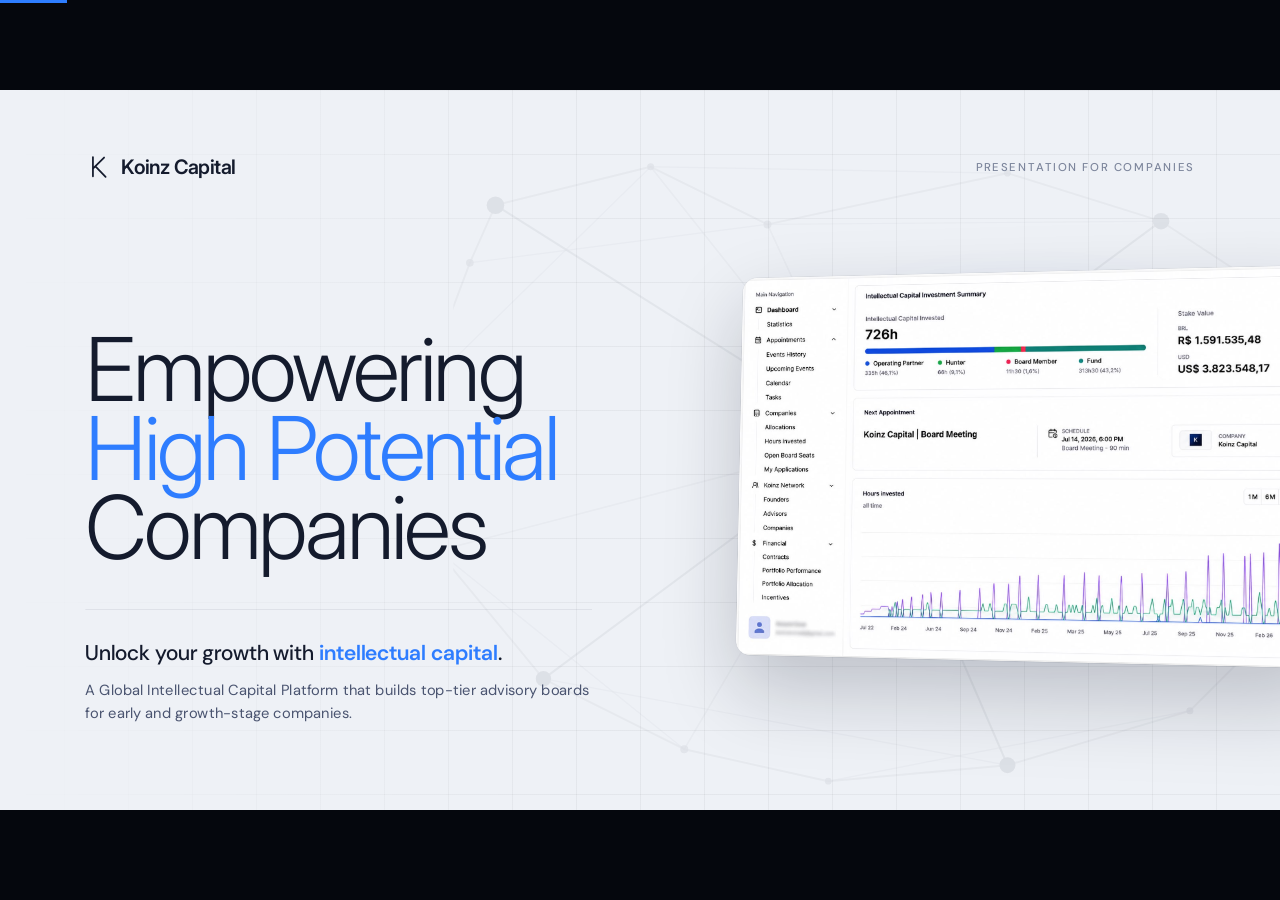
==== commit d8e43649: "Novo slide: os 24 meses na prática (linha do tempo) em pt, en e es" ====
--- a/en.html
+++ b/en.html
@@ -108,7 +108,7 @@
         <p class="lead" data-r style="--d:2">We invest in companies with high growth potential through an <b>advisory board</b> made up of renowned members — C-Levels, VPs and founders with backgrounds at Apple, Revolut, Cora, Microsoft, Google, Meta, Alibaba and other global leaders.</p>
       </div>
       <div class="panel pillars" data-r style="--d:2">
-        <article class="cell"><span class="idx">01</span><h3>Access</h3><p>A global network of 150+ advisors in 18+ countries.</p></article>
+        <article class="cell"><span class="idx">01</span><h3>Access</h3><p>A global network of 160+ advisors in 18+ countries.</p></article>
         <article class="cell"><span class="idx">02</span><h3>Knowledge</h3><p>Expertise from leaders of global companies.</p></article>
         <article class="cell"><span class="idx">03</span><h3>Execution</h3><p>Hands-on support through the advisory board.</p></article>
         <article class="cell"><span class="idx">04</span><h3>Reputation</h3><p>Association with global market leaders.</p></article>
@@ -162,8 +162,8 @@
     </div>
     <dl class="panel stats" data-r style="--d:2">
       <div class="stat"><dt><span>+</span><b class="count" data-to="18">18</b></dt><dd>Countries</dd></div>
-      <div class="stat"><dt><span>+</span><b class="count" data-to="40">40</b></dt><dd>Companies</dd></div>
-      <div class="stat"><dt><span>+</span><b class="count" data-to="150">150</b></dt><dd>Advisors</dd></div>
+      <div class="stat"><dt><span>+</span><b class="count" data-to="46">46</b></dt><dd>Companies</dd></div>
+      <div class="stat"><dt><span>+</span><b class="count" data-to="160">160</b></dt><dd>Advisors</dd></div>
     </dl>
     <div class="hours" data-r style="--d:3">
       <svg class="constellation" viewBox="0 0 660 450"><use href="#constellation"/></svg>
@@ -315,30 +315,21 @@
     <div class="grid-bg"></div>
     <div class="top" style="margin-bottom:40px">
       <div>
-        <p class="label" data-r>Network members · advisors and investors who act as strategic mentors</p>
-        <h2 class="h-md" data-r style="--d:1">Who sits on <em>your board</em></h2>
+        <p class="label" data-r>Our network · some of the advisors who could join yours</p>
+        <h2 class="h-md" data-r style="--d:1">Who could sit on <em>your board</em></h2>
       </div>
     </div>
     <div class="members">
-      <div class="panel member-grid" data-r style="--d:2">
-        <div class="member"><span class="avatar">AC</span><strong>Alexandre Carvalho</strong><span>Board Member · Sicoob Credplus</span></div>
-        <div class="member"><span class="avatar">AP</span><strong>Alexandre Polycarpo</strong><span>Executive MBA in Healthcare (FGV)</span></div>
-        <div class="member"><span class="avatar">AL</span><strong>Alex Da Silva Lucas</strong><span>IT executive, entrepreneur and advisor</span></div>
-        <div class="member"><span class="avatar">AC</span><strong>Ana Cândida Chiappetta</strong><span>Digital commerce and global expansion</span></div>
-        <div class="member"><span class="avatar">AF</span><strong>Ana Carla Arantes Ferraz</strong><span>Finance, FP&amp;A and compliance</span></div>
-        <div class="member"><span class="avatar">AF</span><strong>Ana Paula Franzoti</strong><span>25+ years in Human Resources</span></div>
-        <div class="member"><span class="avatar">AR</span><strong>Andre Rocha</strong><span>Finance and audit · PwC and KPMG</span></div>
-        <div class="member"><span class="avatar">AS</span><strong>Antonio Cezar Testa Sander</strong><span>Governance and transformation</span></div>
-        <div class="member"><span class="avatar">AN</span><strong>Arosti Iskandar Nahas</strong><span>20+ years in banking technology and AI</span></div>
-        <div class="member"><span class="avatar">AO</span><strong>Augusto Luiz De Oliveira</strong><span>Strategy and operational excellence</span></div>
-        <div class="member"><span class="avatar">BF</span><strong>Beatriz Fontanella</strong><span>People &amp; Culture Strategy</span></div>
-        <div class="member"><span class="avatar">BP</span><strong>Bernardo Salem Pedrosa</strong><span>20+ years in leadership and management</span></div>
-        <div class="member"><span class="avatar">BS</span><strong>Bernardo Srur</strong><span>Governance and compliance · fintechs and crypto</span></div>
-        <div class="member"><span class="avatar">BA</span><strong>Bruno Lewer Amorim</strong><span>Business law · CEO Side Academy</span></div>
-        <div class="member"><span class="avatar">BM</span><strong>Bruno Moura</strong><span>C-Level · strategy, sales and operations</span></div>
+      <div class="panel advisors" data-r style="--d:2">
+        <article class="advisor"><div class="advisor__head"><img class="advisor__photo" src="assets/conselheiros/ana-chiappetta.jpg" alt="Ana Chiappetta"><h3>Ana Chiappetta</h3></div><ul class="advisor__roles"><li>Agency Partnerships Manager<b>TikTok</b></li><li>Former Customer Success Director<b>Alibaba</b></li></ul></article>
+        <article class="advisor"><div class="advisor__head"><img class="advisor__photo" src="assets/conselheiros/bruno-moura.jpg" alt="Bruno Moura"><h3>Bruno Moura</h3></div><ul class="advisor__roles"><li>VP &amp; GM LATAM<b>Harman</b></li><li>Former Head of B2B<b>Apple</b></li></ul></article>
+        <article class="advisor"><div class="advisor__head"><img class="advisor__photo" src="assets/conselheiros/fabian-meyer.jpg" alt="Fabian Meyer"><h3>Fabian Meyer</h3></div><ul class="advisor__roles"><li>Co-founder<b>Cora Bank</b></li></ul></article>
+        <article class="advisor"><div class="advisor__head"><img class="advisor__photo" src="assets/conselheiros/hermes-godoy.jpg" alt="Hermes Godoy"><h3>Hermes Godoy</h3></div><ul class="advisor__roles"><li>Former Sales Director<b>VISA LATAM</b></li></ul></article>
+        <article class="advisor"><div class="advisor__head"><img class="advisor__photo" src="assets/conselheiros/pedro-zannoni.jpg" alt="Pedro Zannoni"><h3>Pedro Zannoni</h3></div><ul class="advisor__roles"><li>CEO<b>Lacoste LATAM</b></li></ul></article>
+        <article class="advisor"><div class="advisor__head"><img class="advisor__photo" src="assets/conselheiros/philipe-herman.jpg" alt="Philipe Herman"><h3>Philipe Herman</h3></div><ul class="advisor__roles"><li>Head<b>XP Empresas</b></li><li>Co-founder<b>C6 Bank</b></li></ul></article>
       </div>
       <a class="qr-card" href="https://koinzcapital.com.br/pt-BR/advisors" target="_blank" rel="noopener" data-r style="--d:3">
-        <span class="qr-card__title">Meet all our <em>advisors</em></span>
+        <span class="qr-card__title">And <em>150+ more advisors</em> in our network</span>
         <svg class="qr" viewBox="0 0 29 29" shape-rendering="crispEdges" aria-label="QR code for koinzcapital.com.br/pt-BR/advisors"><path d="M0 0h1v1h-1zM1 0h1v1h-1zM2 0h1v1h-1zM3 0h1v1h-1zM4 0h1v1h-1zM5 0h1v1h-1zM6 0h1v1h-1zM9 0h1v1h-1zM10 0h1v1h-1zM11 0h1v1h-1zM13 0h1v1h-1zM18 0h1v1h-1zM22 0h1v1h-1zM23 0h1v1h-1zM24 0h1v1h-1zM25 0h1v1h-1zM26 0h1v1h-1zM27 0h1v1h-1zM28 0h1v1h-1zM0 1h1v1h-1zM6 1h1v1h-1zM8 1h1v1h-1zM9 1h1v1h-1zM13 1h1v1h-1zM14 1h1v1h-1zM17 1h1v1h-1zM20 1h1v1h-1zM22 1h1v1h-1zM28 1h1v1h-1zM0 2h1v1h-1zM2 2h1v1h-1zM3 2h1v1h-1zM4 2h1v1h-1zM6 2h1v1h-1zM8 2h1v1h-1zM9 2h1v1h-1zM10 2h1v1h-1zM12 2h1v1h-1zM15 2h1v1h-1zM16 2h1v1h-1zM19 2h1v1h-1zM22 2h1v1h-1zM24 2h1v1h-1zM25 2h1v1h-1zM26 2h1v1h-1zM28 2h1v1h-1zM0 3h1v1h-1zM2 3h1v1h-1zM3 3h1v1h-1zM4 3h1v1h-1zM6 3h1v1h-1zM8 3h1v1h-1zM10 3h1v1h-1zM11 3h1v1h-1zM12 3h1v1h-1zM13 3h1v1h-1zM16 3h1v1h-1zM17 3h1v1h-1zM20 3h1v1h-1zM22 3h1v1h-1zM24 3h1v1h-1zM25 3h1v1h-1zM26 3h1v1h-1zM28 3h1v1h-1zM0 4h1v1h-1zM2 4h1v1h-1zM3 4h1v1h-1zM4 4h1v1h-1zM6 4h1v1h-1zM9 4h1v1h-1zM11 4h1v1h-1zM13 4h1v1h-1zM16 4h1v1h-1zM17 4h1v1h-1zM18 4h1v1h-1zM19 4h1v1h-1zM20 4h1v1h-1zM22 4h1v1h-1zM24 4h1v1h-1zM25 4h1v1h-1zM26 4h1v1h-1zM28 4h1v1h-1zM0 5h1v1h-1zM6 5h1v1h-1zM10 5h1v1h-1zM11 5h1v1h-1zM12 5h1v1h-1zM16 5h1v1h-1zM22 5h1v1h-1zM28 5h1v1h-1zM0 6h1v1h-1zM1 6h1v1h-1zM2 6h1v1h-1zM3 6h1v1h-1zM4 6h1v1h-1zM5 6h1v1h-1zM6 6h1v1h-1zM8 6h1v1h-1zM10 6h1v1h-1zM12 6h1v1h-1zM14 6h1v1h-1zM16 6h1v1h-1zM18 6h1v1h-1zM20 6h1v1h-1zM22 6h1v1h-1zM23 6h1v1h-1zM24 6h1v1h-1zM25 6h1v1h-1zM26 6h1v1h-1zM27 6h1v1h-1zM28 6h1v1h-1zM8 7h1v1h-1zM9 7h1v1h-1zM10 7h1v1h-1zM11 7h1v1h-1zM12 7h1v1h-1zM14 7h1v1h-1zM19 7h1v1h-1zM20 7h1v1h-1zM0 8h1v1h-1zM6 8h1v1h-1zM8 8h1v1h-1zM9 8h1v1h-1zM11 8h1v1h-1zM13 8h1v1h-1zM14 8h1v1h-1zM15 8h1v1h-1zM17 8h1v1h-1zM18 8h1v1h-1zM19 8h1v1h-1zM21 8h1v1h-1zM22 8h1v1h-1zM25 8h1v1h-1zM26 8h1v1h-1zM27 8h1v1h-1zM0 9h1v1h-1zM1 9h1v1h-1zM3 9h1v1h-1zM5 9h1v1h-1zM11 9h1v1h-1zM15 9h1v1h-1zM17 9h1v1h-1zM18 9h1v1h-1zM19 9h1v1h-1zM20 9h1v1h-1zM21 9h1v1h-1zM23 9h1v1h-1zM24 9h1v1h-1zM26 9h1v1h-1zM27 9h1v1h-1zM0 10h1v1h-1zM4 10h1v1h-1zM6 10h1v1h-1zM8 10h1v1h-1zM13 10h1v1h-1zM15 10h1v1h-1zM16 10h1v1h-1zM17 10h1v1h-1zM21 10h1v1h-1zM22 10h1v1h-1zM0 11h1v1h-1zM1 11h1v1h-1zM2 11h1v1h-1zM4 11h1v1h-1zM5 11h1v1h-1zM8 11h1v1h-1zM9 11h1v1h-1zM10 11h1v1h-1zM14 11h1v1h-1zM15 11h1v1h-1zM16 11h1v1h-1zM18 11h1v1h-1zM20 11h1v1h-1zM22 11h1v1h-1zM23 11h1v1h-1zM25 11h1v1h-1zM1 12h1v1h-1zM4 12h1v1h-1zM6 12h1v1h-1zM9 12h1v1h-1zM10 12h1v1h-1zM11 12h1v1h-1zM12 12h1v1h-1zM16 12h1v1h-1zM20 12h1v1h-1zM22 12h1v1h-1zM23 12h1v1h-1zM28 12h1v1h-1zM0 13h1v1h-1zM3 13h1v1h-1zM5 13h1v1h-1zM7 13h1v1h-1zM8 13h1v1h-1zM11 13h1v1h-1zM12 13h1v1h-1zM13 13h1v1h-1zM15 13h1v1h-1zM18 13h1v1h-1zM19 13h1v1h-1zM20 13h1v1h-1zM22 13h1v1h-1zM23 13h1v1h-1zM24 13h1v1h-1zM27 13h1v1h-1zM28 13h1v1h-1zM1 14h1v1h-1zM2 14h1v1h-1zM4 14h1v1h-1zM6 14h1v1h-1zM7 14h1v1h-1zM9 14h1v1h-1zM10 14h1v1h-1zM11 14h1v1h-1zM13 14h1v1h-1zM14 14h1v1h-1zM15 14h1v1h-1zM17 14h1v1h-1zM18 14h1v1h-1zM20 14h1v1h-1zM21 14h1v1h-1zM23 14h1v1h-1zM24 14h1v1h-1zM25 14h1v1h-1zM26 14h1v1h-1zM0 15h1v1h-1zM2 15h1v1h-1zM3 15h1v1h-1zM7 15h1v1h-1zM9 15h1v1h-1zM10 15h1v1h-1zM15 15h1v1h-1zM16 15h1v1h-1zM18 15h1v1h-1zM20 15h1v1h-1zM21 15h1v1h-1zM26 15h1v1h-1zM28 15h1v1h-1zM0 16h1v1h-1zM1 16h1v1h-1zM6 16h1v1h-1zM10 16h1v1h-1zM11 16h1v1h-1zM13 16h1v1h-1zM14 16h1v1h-1zM15 16h1v1h-1zM16 16h1v1h-1zM17 16h1v1h-1zM25 16h1v1h-1zM26 16h1v1h-1zM0 17h1v1h-1zM2 17h1v1h-1zM3 17h1v1h-1zM5 17h1v1h-1zM8 17h1v1h-1zM10 17h1v1h-1zM11 17h1v1h-1zM14 17h1v1h-1zM16 17h1v1h-1zM19 17h1v1h-1zM20 17h1v1h-1zM22 17h1v1h-1zM23 17h1v1h-1zM24 17h1v1h-1zM26 17h1v1h-1zM27 17h1v1h-1zM28 17h1v1h-1zM0 18h1v1h-1zM1 18h1v1h-1zM2 18h1v1h-1zM3 18h1v1h-1zM6 18h1v1h-1zM7 18h1v1h-1zM14 18h1v1h-1zM15 18h1v1h-1zM16 18h1v1h-1zM18 18h1v1h-1zM19 18h1v1h-1zM20 18h1v1h-1zM21 18h1v1h-1zM22 18h1v1h-1zM25 18h1v1h-1zM28 18h1v1h-1zM0 19h1v1h-1zM2 19h1v1h-1zM3 19h1v1h-1zM8 19h1v1h-1zM10 19h1v1h-1zM11 19h1v1h-1zM12 19h1v1h-1zM15 19h1v1h-1zM18 19h1v1h-1zM20 19h1v1h-1zM21 19h1v1h-1zM23 19h1v1h-1zM0 20h1v1h-1zM2 20h1v1h-1zM3 20h1v1h-1zM6 20h1v1h-1zM7 20h1v1h-1zM9 20h1v1h-1zM10 20h1v1h-1zM11 20h1v1h-1zM12 20h1v1h-1zM13 20h1v1h-1zM14 20h1v1h-1zM15 20h1v1h-1zM17 20h1v1h-1zM18 20h1v1h-1zM20 20h1v1h-1zM21 20h1v1h-1zM22 20h1v1h-1zM23 20h1v1h-1zM24 20h1v1h-1zM26 20h1v1h-1zM27 20h1v1h-1zM28 20h1v1h-1zM8 21h1v1h-1zM9 21h1v1h-1zM10 21h1v1h-1zM11 21h1v1h-1zM12 21h1v1h-1zM17 21h1v1h-1zM18 21h1v1h-1zM19 21h1v1h-1zM20 21h1v1h-1zM24 21h1v1h-1zM25 21h1v1h-1zM0 22h1v1h-1zM1 22h1v1h-1zM2 22h1v1h-1zM3 22h1v1h-1zM4 22h1v1h-1zM5 22h1v1h-1zM6 22h1v1h-1zM10 22h1v1h-1zM13 22h1v1h-1zM15 22h1v1h-1zM16 22h1v1h-1zM17 22h1v1h-1zM19 22h1v1h-1zM20 22h1v1h-1zM22 22h1v1h-1zM24 22h1v1h-1zM25 22h1v1h-1zM26 22h1v1h-1zM0 23h1v1h-1zM6 23h1v1h-1zM9 23h1v1h-1zM10 23h1v1h-1zM14 23h1v1h-1zM16 23h1v1h-1zM19 23h1v1h-1zM20 23h1v1h-1zM24 23h1v1h-1zM28 23h1v1h-1zM0 24h1v1h-1zM2 24h1v1h-1zM3 24h1v1h-1zM4 24h1v1h-1zM6 24h1v1h-1zM11 24h1v1h-1zM12 24h1v1h-1zM13 24h1v1h-1zM14 24h1v1h-1zM16 24h1v1h-1zM19 24h1v1h-1zM20 24h1v1h-1zM21 24h1v1h-1zM22 24h1v1h-1zM23 24h1v1h-1zM24 24h1v1h-1zM25 24h1v1h-1zM27 24h1v1h-1zM0 25h1v1h-1zM2 25h1v1h-1zM3 25h1v1h-1zM4 25h1v1h-1zM6 25h1v1h-1zM9 25h1v1h-1zM11 25h1v1h-1zM12 25h1v1h-1zM13 25h1v1h-1zM15 25h1v1h-1zM19 25h1v1h-1zM21 25h1v1h-1zM25 25h1v1h-1zM26 25h1v1h-1zM28 25h1v1h-1zM0 26h1v1h-1zM2 26h1v1h-1zM3 26h1v1h-1zM4 26h1v1h-1zM6 26h1v1h-1zM10 26h1v1h-1zM11 26h1v1h-1zM13 26h1v1h-1zM14 26h1v1h-1zM15 26h1v1h-1zM18 26h1v1h-1zM20 26h1v1h-1zM22 26h1v1h-1zM23 26h1v1h-1zM24 26h1v1h-1zM25 26h1v1h-1zM26 26h1v1h-1zM27 26h1v1h-1zM0 27h1v1h-1zM6 27h1v1h-1zM12 27h1v1h-1zM18 27h1v1h-1zM22 27h1v1h-1zM23 27h1v1h-1zM25 27h1v1h-1zM26 27h1v1h-1zM28 27h1v1h-1zM0 28h1v1h-1zM1 28h1v1h-1zM2 28h1v1h-1zM3 28h1v1h-1zM4 28h1v1h-1zM5 28h1v1h-1zM6 28h1v1h-1zM8 28h1v1h-1zM11 28h1v1h-1zM14 28h1v1h-1zM15 28h1v1h-1zM16 28h1v1h-1zM17 28h1v1h-1zM19 28h1v1h-1zM21 28h1v1h-1zM26 28h1v1h-1z" fill="currentColor"/></svg>
         <span class="qr-card__url">koinzcapital.com.br/pt-BR/advisors <svg><use href="#i-arrow"/></svg></span>
       </a>
@@ -570,7 +561,56 @@
   </section></div>
 
   <!-- ============================================================
-       18 · ENCERRAMENTO
+       18 · THE 24 MONTHS IN PRACTICE
+       ============================================================ -->
+  <div class="slide-wrap"><section class="slide slide--dark" data-sec="Koinz Journey">
+    <div class="grid-bg"></div>
+    <div class="top jt-top" style="margin-bottom:28px">
+      <div>
+        <p class="label" data-r>The 24 months in practice</p>
+        <h2 class="h-md" data-r style="--d:1">Day one. <em>What now?</em></h2>
+      </div>
+      <p class="lead" data-r style="--d:2">From the day the board is formed until month 24, the company has four fronts working at the same time.</p>
+    </div>
+    <div class="jt">
+      <div class="jt-axis-label" data-r style="--d:2">Timeline</div>
+      <div class="jt-axis" data-r style="--d:2"><span class="jt-tick" style="--m:0">Day 1</span><span class="jt-tick" style="--m:6">Month 6</span><span class="jt-tick" style="--m:12">Month 12</span><span class="jt-tick" style="--m:18">Month 18</span><span class="jt-tick" style="--m:24">Month 24</span></div>
+
+      <div class="jt-lane jt-lane--core" data-r style="--d:3">
+        <span class="jt-ico"><svg><use href="#k"/></svg></span>
+        <div><span class="jt-tag">The core</span><h3>Advisory board</h3><p>3 to 5 advisors + Operating Partner · 1h30 a month</p></div>
+      </div>
+      <div class="jt-track jt-track--core" data-r style="--d:3"><span class="jt-bar"></span><i class="jt-dot" style="--m:1;--k:1"></i><i class="jt-dot" style="--m:2;--k:2"></i><i class="jt-dot" style="--m:3;--k:3"></i><i class="jt-dot" style="--m:4;--k:4"></i><i class="jt-dot" style="--m:5;--k:5"></i><i class="jt-dot" style="--m:6;--k:6"></i><i class="jt-dot" style="--m:7;--k:7"></i><i class="jt-dot" style="--m:8;--k:8"></i><i class="jt-dot" style="--m:9;--k:9"></i><i class="jt-dot" style="--m:10;--k:10"></i><i class="jt-dot" style="--m:11;--k:11"></i><i class="jt-dot" style="--m:12;--k:12"></i><i class="jt-dot" style="--m:13;--k:13"></i><i class="jt-dot" style="--m:14;--k:14"></i><i class="jt-dot" style="--m:15;--k:15"></i><i class="jt-dot" style="--m:16;--k:16"></i><i class="jt-dot" style="--m:17;--k:17"></i><i class="jt-dot" style="--m:18;--k:18"></i><i class="jt-dot" style="--m:19;--k:19"></i><i class="jt-dot" style="--m:20;--k:20"></i><i class="jt-dot" style="--m:21;--k:21"></i><i class="jt-dot" style="--m:22;--k:22"></i><i class="jt-dot" style="--m:23;--k:23"></i><i class="jt-dot" style="--m:24;--k:24"></i><span class="jt-start">Board formed</span></div>
+
+      <div class="jt-lane" data-r style="--d:4">
+        <span class="jt-ico"><svg><use href="#i-target"/></svg></span>
+        <div><h3>Koinz follow-up</h3><p>Quarterly call to fine-tune the experience and the board</p></div>
+      </div>
+      <div class="jt-track" data-r style="--d:4"><span class="jt-line"></span><span class="jt-q" style="--m:3;--k:1"><b>Q1</b></span><span class="jt-q" style="--m:6;--k:2"><b>Q2</b></span><span class="jt-q" style="--m:9;--k:3"><b>Q3</b></span><span class="jt-q" style="--m:12;--k:4"><b>Q4</b></span><span class="jt-q" style="--m:15;--k:5"><b>Q5</b></span><span class="jt-q" style="--m:18;--k:6"><b>Q6</b></span><span class="jt-q" style="--m:21;--k:7"><b>Q7</b></span><span class="jt-q" style="--m:24;--k:8"><b>Q8</b></span></div>
+
+      <div class="jt-lane" data-r style="--d:5">
+        <span class="jt-ico"><svg><use href="#i-users"/></svg></span>
+        <div><h3>Network of 160+ advisors</h3><p>Access to any advisor, beyond your own board</p></div>
+      </div>
+      <div class="jt-track" data-r style="--d:5"><span class="jt-band"><em>Always available</em></span></div>
+
+      <div class="jt-lane" data-r style="--d:6">
+        <span class="jt-ico"><svg><use href="#i-trending"/></svg></span>
+        <div><h3>Fundraising</h3><p>Pitch, investors and mentoring in every round</p></div>
+      </div>
+      <div class="jt-track" data-r style="--d:6"><span class="jt-band jt-band--soft"><em>Whenever the company goes to market</em></span></div>
+    </div>
+    <div class="jt-sum" data-r style="--d:7">
+      <div><strong>24</strong><span>board meetings</span></div>
+      <div><strong>8</strong><span>follow-up calls</span></div>
+      <div><strong>160+</strong><span>advisors within reach</span></div>
+      <div><strong>100%</strong><span>of rounds supported</span></div>
+    </div>
+    <footer class="chrome"></footer>
+  </section></div>
+
+  <!-- ============================================================
+       19 · ENCERRAMENTO
        ============================================================ -->
   <div class="slide-wrap"><section class="slide slide--dark closing" data-sec="Contact">
     <div class="glow"></div>
--- a/styles.css
+++ b/styles.css
@@ -473,3 +473,82 @@
 .journey .journey__hl { background: linear-gradient(160deg, #1d2fa0 0%, var(--brand) 100%) !important; }
 .journey .journey__hl .journey__n { color: rgba(255, 255, 255, 0.85); }
 .journey .journey__hl p { color: rgba(255, 255, 255, 0.85) !important; }
+
+/* =====================================================================
+   09 · CONSELHEIROS EM DESTAQUE (6, com foto)
+   ===================================================================== */
+.advisors { grid-template-columns: repeat(3, 1fr); grid-auto-rows: 1fr; min-height: 0; }
+.advisor { padding: 40px 36px 36px; display: flex; flex-direction: column; gap: 28px; min-height: 0; transition: background 300ms; }
+.advisor:hover { background: var(--navy-2) !important; }
+.advisor__head { display: flex; align-items: center; gap: 24px; }
+.advisor__photo {
+  width: 104px;
+  height: 104px;
+  flex: none;
+  border-radius: 50%;
+  object-fit: cover;
+  filter: grayscale(1) contrast(1.05);
+  box-shadow: 0 0 0 1px var(--line-d), 0 0 0 7px rgba(46, 125, 255, 0.1);
+  transition: filter 400ms ease;
+}
+.advisor:hover .advisor__photo { filter: none; }
+.advisor__head h3 { margin: 0; font: 300 36px/1.05 var(--display); letter-spacing: -0.03em; color: var(--fg); }
+.advisor__roles { margin: 0; padding: 0; list-style: none; display: grid; }
+.advisor__roles li { padding: 14px 0; border-top: 1px solid var(--line-d); font: 400 20px/1.35 var(--body); color: var(--fg-2); }
+.advisor__roles li b { display: block; margin-top: 4px; font: 600 15px/1.3 var(--body); letter-spacing: 0.12em; text-transform: uppercase; color: var(--brand); }
+
+/* =====================================================================
+   18 · OS 24 MESES NA PRÁTICA (linha do tempo)
+   ===================================================================== */
+.jt-top > div { flex: none; }
+.jt-top .lead { max-width: 620px; font-size: 24px; }
+.jt { flex: none; display: grid; grid-template-columns: 560px 1fr; column-gap: 48px; align-content: start; }
+.jt-axis-label { align-self: end; padding-bottom: 14px; font: 500 15px/1 var(--body); letter-spacing: 0.16em; text-transform: uppercase; color: var(--fg-3); }
+.jt-axis { position: relative; height: 44px; border-bottom: 1px solid var(--line-d); margin: 0 24px; }
+.jt-tick { position: absolute; left: calc(var(--m) / 24 * 100%); bottom: 14px; transform: translateX(-50%); font: 500 17px/1 var(--body); color: var(--fg-2); white-space: nowrap; }
+.jt-tick::after { content: ''; position: absolute; left: 50%; bottom: -15px; width: 1px; height: 8px; background: var(--fg-3); }
+
+.jt-lane { display: flex; gap: 22px; align-items: center; padding: 24px 0; border-bottom: 1px solid var(--line-d); }
+.jt-lane h3 { margin: 0 0 6px; font: 400 28px/1.15 var(--display); letter-spacing: -0.02em; }
+.jt-lane p { margin: 0; font: 400 17px/1.4 var(--body); color: var(--fg-2); }
+.jt-ico { width: 56px; height: 56px; flex: none; display: grid; place-items: center; border-radius: 16px; background: rgba(46, 125, 255, 0.12); color: var(--brand); }
+.jt-ico svg { width: 28px; height: 28px; fill: none; stroke: currentColor; stroke-width: 1.7; stroke-linecap: round; stroke-linejoin: round; }
+.jt-tag { display: inline-block; margin-bottom: 8px; padding: 5px 10px; border-radius: 999px; background: var(--brand); color: #fff; font: 600 13px/1 var(--body); letter-spacing: 0.12em; text-transform: uppercase; }
+.jt-lane--core .jt-ico { background: var(--brand); color: #fff; }
+.jt-lane--core h3 { font-size: 32px; }
+
+.jt-track { position: relative; border-bottom: 1px solid var(--line-d); margin: 0; padding: 0 24px; }
+.jt-track > * { --x: calc(var(--m, 0) / 24 * (100% - 48px) + 24px); }
+
+/* Conselho: barra cheia + 24 reuniões mensais */
+.jt-bar { position: absolute; left: 24px; right: 24px; top: 50%; height: 44px; margin-top: -22px; border-radius: 999px; background: linear-gradient(90deg, #1d2fa0, var(--brand)); box-shadow: 0 18px 40px -18px rgba(46, 125, 255, 0.8); transform-origin: left; transform: scaleX(0); transition: transform 1600ms var(--ease) 500ms; }
+.is-active .jt-bar { transform: scaleX(1); }
+.jt-dot { position: absolute; top: 50%; left: calc((var(--m) - 0.5) / 24 * (100% - 48px) + 24px); width: 12px; height: 12px; margin: -6px 0 0 -6px; border-radius: 50%; background: #fff; opacity: 0; transform: scale(0); transition: opacity 300ms ease, transform 300ms var(--ease); transition-delay: calc(700ms + var(--k) * 55ms); }
+.is-active .jt-dot { opacity: 0.95; transform: scale(1); }
+.jt-start { position: absolute; left: 24px; top: calc(50% + 32px); font: 600 14px/1 var(--body); letter-spacing: 0.1em; text-transform: uppercase; color: var(--brand-light); }
+
+/* Acompanhamento: linha fina + 8 marcos trimestrais */
+.jt-line { position: absolute; left: 24px; right: 24px; top: 50%; height: 2px; background: repeating-linear-gradient(90deg, rgba(141, 183, 255, 0.5) 0 6px, transparent 6px 12px); }
+.jt-q { position: absolute; top: 50%; left: var(--x); width: 50px; height: 50px; margin: -25px 0 0 -25px; display: grid; place-items: center; border-radius: 14px; background: var(--navy); border: 2px solid var(--brand); transform: rotate(45deg) scale(0); opacity: 0; transition: transform 400ms var(--ease), opacity 400ms ease; transition-delay: calc(900ms + var(--k) * 120ms); }
+.is-active .jt-q { transform: rotate(45deg) scale(1); opacity: 1; }
+.jt-q b { transform: rotate(-45deg); font: 600 16px/1 var(--body); color: #fff; }
+
+/* Rede e captação: faixa contínua */
+.jt-band { position: absolute; left: 24px; right: 24px; top: 50%; height: 44px; margin-top: -22px; border-radius: 999px; background: rgba(46, 125, 255, 0.16); border: 1px solid rgba(46, 125, 255, 0.4); display: flex; align-items: center; padding-left: 24px; transform-origin: left; transform: scaleX(0); transition: transform 1400ms var(--ease) 900ms; }
+.is-active .jt-band { transform: scaleX(1); }
+.jt-band em { font: 500 17px/1 var(--body); letter-spacing: 0.02em; color: var(--brand-light); }
+.jt-band--soft { background: repeating-linear-gradient(135deg, rgba(46, 125, 255, 0.12) 0 10px, rgba(46, 125, 255, 0.05) 10px 20px); border-style: dashed; }
+
+@media print {
+  .jt-bar, .jt-band { transform: none !important; transition: none !important; }
+  .jt-dot { opacity: 0.95 !important; transform: none !important; transition: none !important; }
+  .jt-q { opacity: 1 !important; transform: rotate(45deg) !important; transition: none !important; }
+}
+body.is-overview .jt-bar, body.is-overview .jt-band { transform: none; transition: none; }
+body.is-overview .jt-dot { opacity: 0.95; transform: none; transition: none; }
+body.is-overview .jt-q { opacity: 1; transform: rotate(45deg); transition: none; }
+
+.jt-sum { flex: none; display: grid; grid-template-columns: repeat(4, 1fr); margin-top: 32px; border-radius: 18px; overflow: hidden; gap: 1px; background: var(--line-d); border: 1px solid var(--line-d); }
+.jt-sum > div { display: flex; align-items: baseline; gap: 14px; padding: 20px 28px; background: var(--navy-2); }
+.jt-sum strong { font: 300 44px/1 var(--display); letter-spacing: -0.03em; color: var(--brand); }
+.jt-sum span { font: 400 18px/1.3 var(--body); color: var(--fg-2); }
